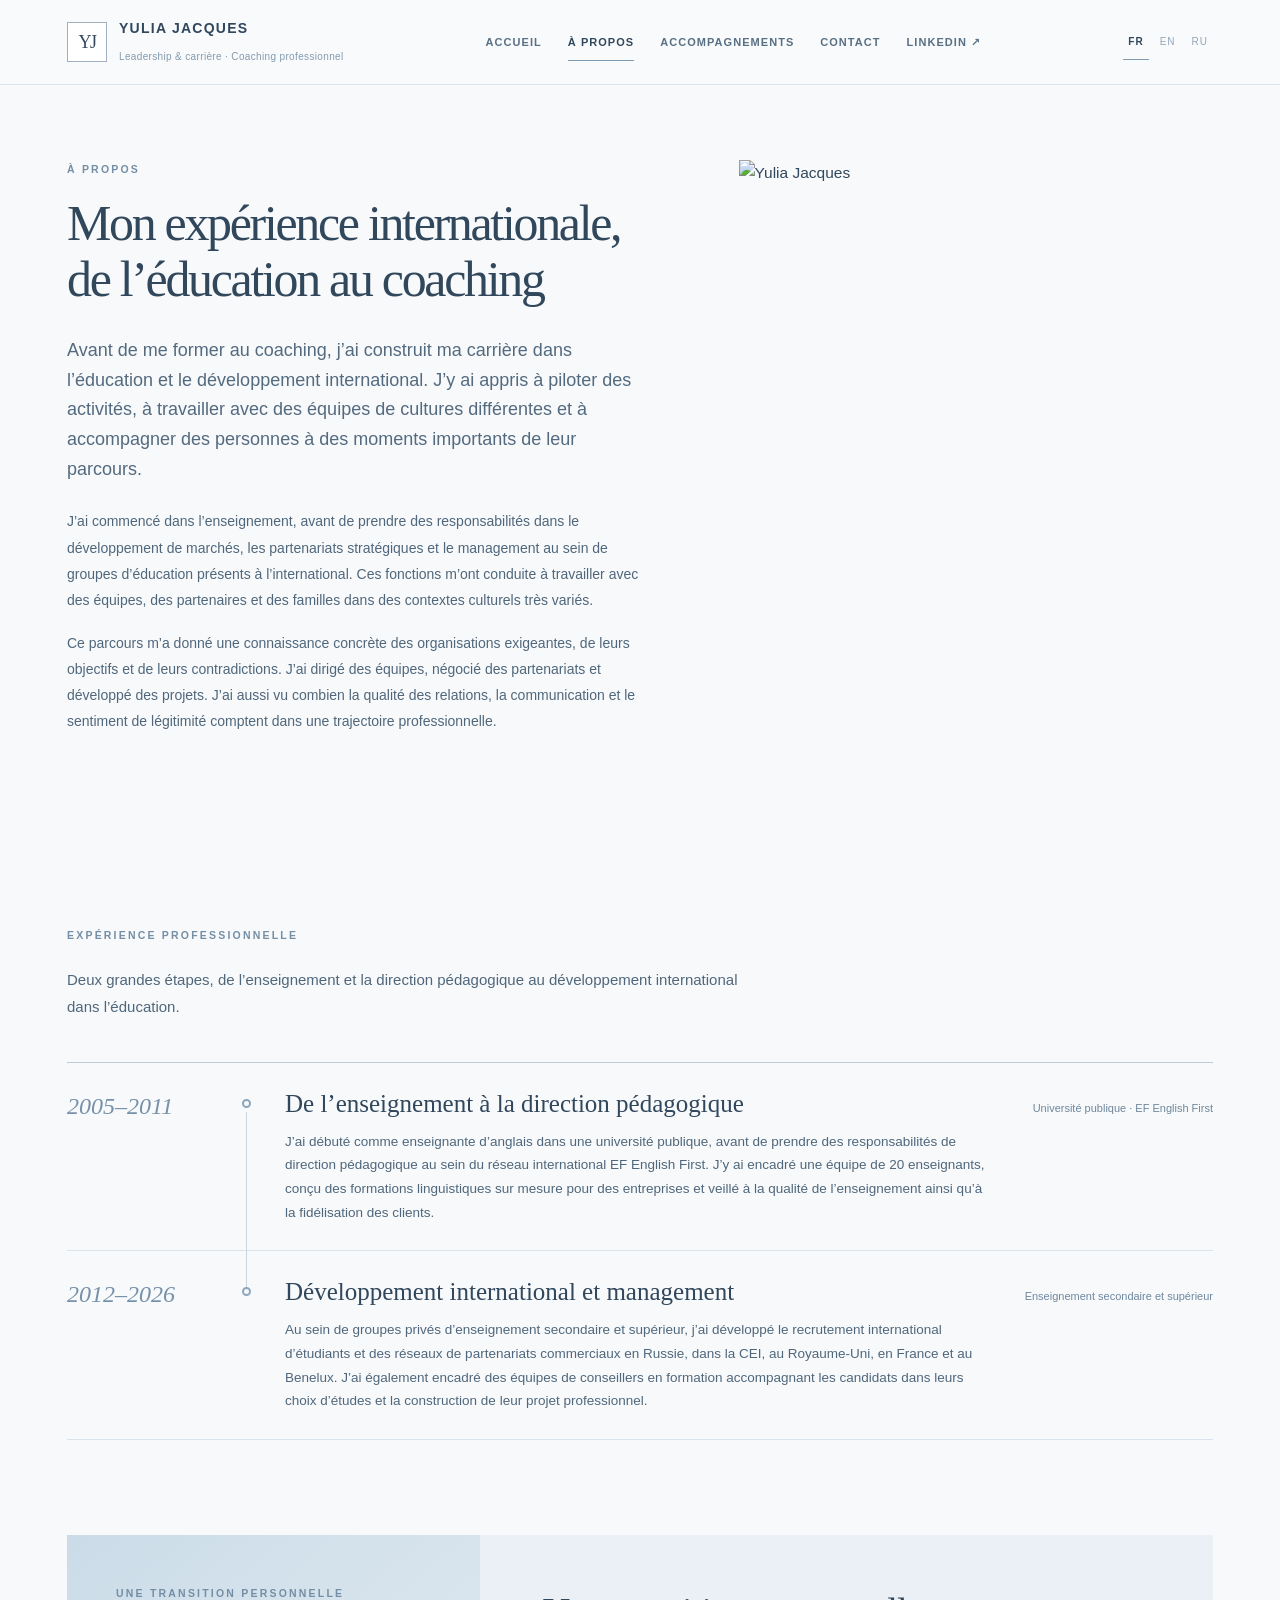
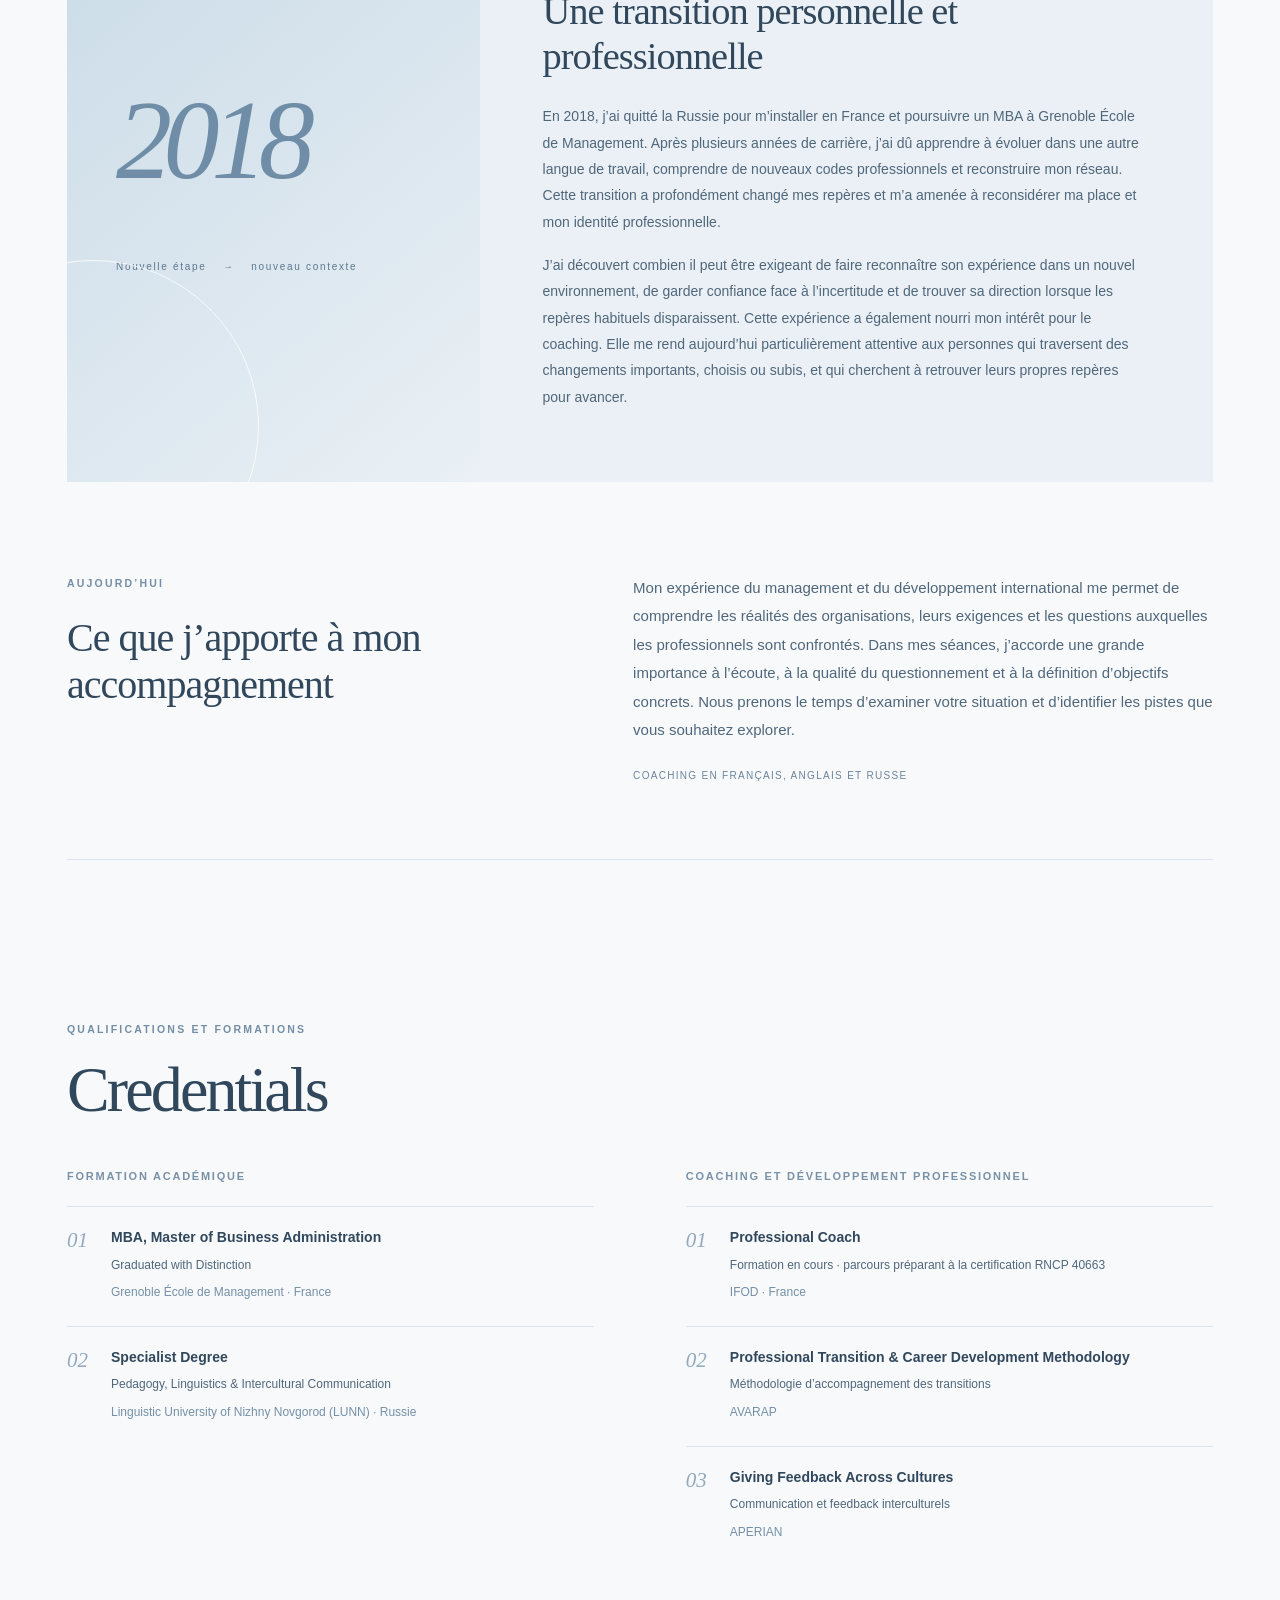
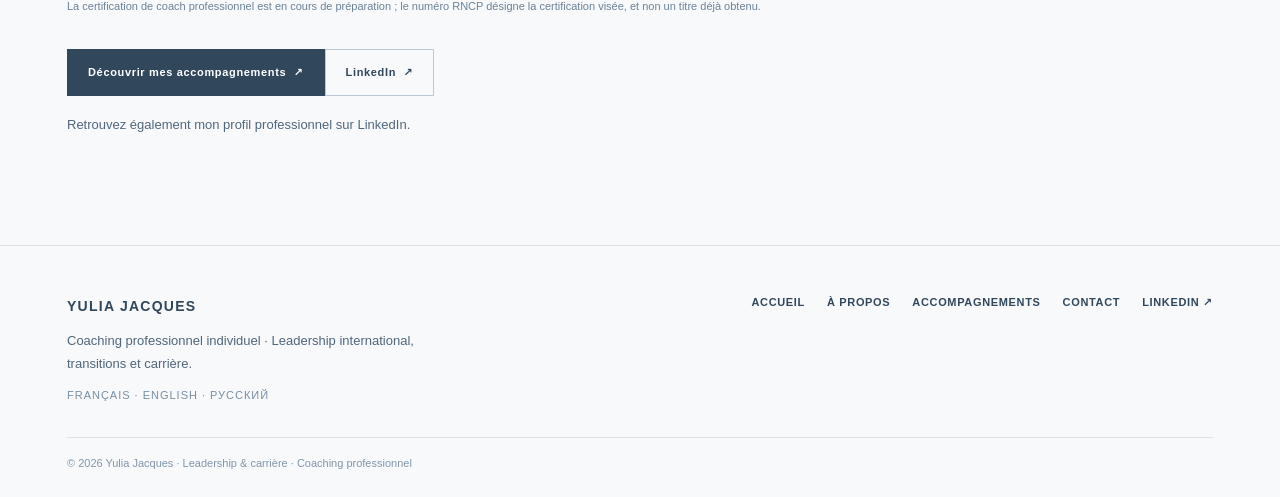
==== about.html @ 8859b6f7 "Add files via upload" ====
<!doctype html>
<html lang="fr">
<head>
<meta charset="utf-8"><meta name="viewport" content="width=device-width, initial-scale=1">
<title>Yulia Jacques | Coaching professionnel</title>
<meta name="description" content="Coaching individuel en leadership, transitions et évolution de carrière.">
<meta name="theme-color" content="#F7F9FB">
<link rel="stylesheet" href="styles.css">
<link rel="icon" href="assets/favicon.svg" type="image/svg+xml">
<script defer src="site.js"></script>
</head>
<body data-page="about">
<div id="siteHeader"></div>
<main id="app" class="page-shell"></main>
<div id="siteFooter"></div>
</body></html>
---- styles.css ----
/* SOFT SUMMER — cool, muted and airy blues, softened contrast */
:root{--bg:#F4F6F8;--paper:#FCFDFE;--ink:#364B60;--ink2:#586E83;--accent:#819DB7;--taupe:#BBC9D7;--line:#DDE5EC;--soft:#EAF0F5;--serif:Georgia,'Times New Roman',serif;--sans:Inter,'Avenir Next',Avenir,'Segoe UI',Arial,sans}
*{box-sizing:border-box}html{scroll-behavior:smooth}body{margin:0;background:var(--bg);color:var(--ink);font-family:var(--sans);font-size:15px;line-height:1.65;-webkit-font-smoothing:antialiased}a{color:inherit;text-decoration:none}button{font:inherit}button:focus-visible,a:focus-visible{outline:2px solid #788FA9;outline-offset:4px}::selection{background:#D1DFEA}
.wrap{max-width:1220px;margin:auto;padding:0 52px}.eyebrow{font-size:10.5px;letter-spacing:.21em;text-transform:uppercase;font-weight:700;color:#748EA5}h1,h2,h3,p{margin-top:0}h1,h2,h3{font-weight:400}h1,h2{font-family:var(--serif);letter-spacing:-.046em}h1{font-size:clamp(52px,5.9vw,94px);line-height:1.07;margin-bottom:27px}h2{font-size:clamp(36px,4.1vw,58px);line-height:1.13;margin-bottom:20px}h3{font-family:var(--serif);font-size:27px;line-height:1.18;letter-spacing:-.025em}p{color:var(--ink2)}.lead{font-size:18px;line-height:1.65;color:#546A7F;max-width:620px}.muted{color:#71899D}.serif{font-family:var(--serif)}
header{position:sticky;top:0;z-index:10;background:rgba(244,246,248,.96);backdrop-filter:blur(14px);border-bottom:1px solid var(--line)}.head{height:82px;display:flex;align-items:center;justify-content:space-between;gap:28px}.brand{display:flex;align-items:center;gap:12px;min-width:200px}.monogram{width:39px;height:39px;border:1px solid #9FB0C1;display:grid;place-items:center;font-family:var(--serif);font-size:18px;letter-spacing:-.08em}.brand-text{font-size:13px;font-weight:650;letter-spacing:.06em;white-space:nowrap}.brand-sub{font-size:9px;letter-spacing:.09em;color:#849AAD;text-transform:uppercase}.main-nav{display:flex;align-items:center;gap:32px}.main-nav a{font-size:10px;letter-spacing:.14em;font-weight:700;text-transform:uppercase;color:#596F83;transition:.2s}.main-nav a:hover,.main-nav a.active{color:#405F7D}.langs{display:flex;gap:6px;align-items:center}.langs button{border:0;background:transparent;color:#94A5B7;cursor:pointer;font-size:10px;letter-spacing:.1em;padding:9px 5px}.langs button.active{color:var(--ink);font-weight:800;border-bottom:1px solid #809AB1}.menu{display:none;border:0;background:transparent;font-size:24px;color:var(--ink)}
.section{padding:115px 0;border-bottom:1px solid var(--line);scroll-margin-top:82px}.hero{padding:86px 0 104px}.hero-layout{display:grid;grid-template-columns:1.17fr .83fr;gap:7%;align-items:center}.hero h1{max-width:700px}.hero-copy{max-width:605px;margin-bottom:31px}.actions{display:flex;gap:12px;align-items:center;flex-wrap:wrap}.btn{display:inline-flex;align-items:center;justify-content:center;min-height:47px;padding:13px 20px;font-size:11px;font-weight:700;letter-spacing:.06em;cursor:pointer;border:1px solid var(--ink);transition:.2s;background:var(--ink);color:#fff}.btn:hover{background:#526E86}.btn-secondary{background:transparent;color:var(--ink);border-color:#BBC9D7}.btn-secondary:hover{background:var(--soft)}.hero-art{min-height:560px;background:#DCE6EF;position:relative;overflow:hidden;display:flex;align-items:center;justify-content:center}.circle-large{position:absolute;top:-130px;right:-130px;width:580px;height:580px;border:1px solid rgba(255,255,255,.6);border-radius:50%}.circle-small{position:absolute;bottom:-45px;left:-90px;width:400px;height:400px;border:1px solid rgba(54,75,96,.13);border-radius:50%}.vertical-line{position:absolute;top:15%;bottom:12%;left:56%;width:1px;background:#B8C9D8;transform:rotate(25deg)}.art-quote{position:relative;z-index:1;width:74%;font-size:clamp(30px,3.2vw,46px);line-height:1.23;letter-spacing:-.04em;font-family:var(--serif);font-style:italic;color:#526E88}.art-sign{position:absolute;bottom:38px;left:12%;font-size:10px;letter-spacing:.2em;color:#758EA5}.thin-rule{height:1px;background:var(--line);margin:40px 0}.micro{display:flex;flex-wrap:wrap;gap:16px 24px;margin-top:38px}.micro span{font-size:11px;color:#788EA2;letter-spacing:.08em;text-transform:uppercase}.micro span:before{content:'•';color:#98B1C8;margin-right:10px}
.section-head{display:flex;justify-content:space-between;align-items:end;gap:35px;margin-bottom:42px}.section-head p{max-width:410px;margin:0}.pill{font-size:10px;letter-spacing:.12em;text-transform:uppercase;border:1px solid #BDC9D7;padding:8px 12px;width:max-content;color:#5C7892}.three{display:grid;grid-template-columns:repeat(3,1fr);gap:17px}.offercard{background:var(--paper);border:1px solid #E1E7ED;padding:30px;min-height:305px;display:flex;flex-direction:column;gap:11px;transition:transform .2s,border-color .2s}.offercard:hover{transform:translateY(-3px);border-color:#A8BAC9}.offercard .num{font-family:var(--serif);font-size:28px;color:#95ADC3}.offercard h3{margin:5px 0 0}.offercard p{font-size:13.5px;line-height:1.75;margin:0}.offercard .bottom{margin-top:auto;border-top:1px solid var(--line);padding-top:15px;font-size:11px;letter-spacing:.06em;color:#55718C;font-weight:700}.statement{background:#EAF0F5;padding:71px 65px;margin-top:100px;display:grid;grid-template-columns:1fr 1fr;gap:65px;align-items:center}.statement .quote{font:italic 36px/1.3 var(--serif);color:#415F78}.statement p{font-size:15px;line-height:1.8}
.about-grid{display:grid;grid-template-columns:.95fr 1.05fr;gap:9%;align-items:start}.portrait{background:#DDE7EF;min-height:540px;position:relative;overflow:hidden;padding:48px;display:flex;flex-direction:column;justify-content:flex-end}.portrait:before{content:'';position:absolute;top:-15%;left:26%;height:105%;width:1px;background:#A8BAC9;transform:rotate(-17deg)}.portrait:after{content:'';position:absolute;right:-38%;top:12%;width:600px;height:600px;border-radius:50%;border:1px solid #C6D4E0}.portrait-text{position:relative;z-index:1;font:italic 40px/1.2 var(--serif);letter-spacing:-.04em;color:#4C6A83}.portrait-label{position:relative;z-index:1;margin-top:28px;text-transform:uppercase;font-size:10px;letter-spacing:.17em;color:#71899D}.prose p{margin-bottom:18px}.prose h3{font-size:27px;margin:33px 0 17px}.career-notes{display:grid;grid-template-columns:repeat(3,1fr);gap:16px;margin-top:52px}.career-note{border-top:1px solid #B5C6D5;padding-top:16px}.career-note strong{display:block;font-size:12px;margin-bottom:5px}.career-note p{font-size:12px;line-height:1.7}
.offer-block{display:grid;grid-template-columns:.68fr 1.32fr;gap:55px;padding:36px 0;border-top:1px solid var(--line)}.offer-block:last-of-type{border-bottom:1px solid var(--line)}.offer-block .num{font:28px var(--serif);color:#95ADC3}.offer-block h3{font-size:36px;margin:10px 0}.offer-description{font-size:17px;color:#536C82}.offer-why{margin-top:15px}.offer-block h4{font-size:11px;text-transform:uppercase;letter-spacing:.16em;margin:28px 0 10px;color:#66839B}.tags{display:flex;flex-wrap:wrap;gap:8px}.tag{padding:7px 11px;background:#EAF0F5;border:1px solid #DCE7EF;font-size:11px;color:#5B7790}.situations{margin:0;padding-left:20px;color:#566E82;line-height:1.9;font-size:14px}.process{margin-top:80px;background:var(--paper);padding:43px;display:grid;grid-template-columns:repeat(3,1fr);gap:28px}.step{border-top:1px solid #B5C6D5;padding-top:16px}.step .step-num{font:25px var(--serif);color:#869FB7}.step h4{font-size:15px;margin:18px 0 8px}.step p{font-size:13px}
.cta{text-align:center;padding:90px 50px;background:#DDE7F0}.cta h2{max-width:740px;margin:0 auto 20px}.cta p{max-width:550px;margin:0 auto 28px}.notice{font-size:12px;color:#728A9F;margin-top:19px}footer{padding:43px 0 45px}.foot{display:flex;justify-content:space-between;gap:25px;align-items:end}.foot p{font-size:12px;max-width:380px}.foot-links{display:flex;gap:22px;font-size:11px;text-transform:uppercase;letter-spacing:.09em}.note{margin-top:25px;border-top:1px solid var(--line);padding-top:12px;color:#8094A8;font-size:10px}
@media(max-width:900px){.wrap{padding:0 28px}.head{height:71px}.main-nav{gap:15px}.brand{min-width:auto}.hero-layout{grid-template-columns:1fr}.hero-art{min-height:300px}.circle-large{right:0}.art-quote{font-size:38px}.section{padding:78px 0;scroll-margin-top:71px}.section-head{display:block}.section-head p{margin-top:14px}.three{grid-template-columns:1fr 1fr}.three .offercard:last-child .article:last-child{grid-column:1/-1}.about-grid{gap:35px}.portrait{min-height:420px}.statement{padding:40px;gap:35px}}
@media(max-width:650px){.wrap{padding:0 21px}.head{height:66px;gap:10px}.brand-text{font-size:11px}.brand-sub{font-size:8px}.monogram{width:31px;height:31px}.menu{display:block}.main-nav{position:absolute;top:66px;left:0;right:0;background:var(--bg);padding:20px;display:none;flex-direction:column;align-items:start;gap:22px;border-bottom:1px solid var(--line)}.main-nav.open{display:flex}.langs{margin-left:auto}h1{font-size:clamp(48px,13vw,67px)}h2{font-size:40px}.hero{padding:55px 0 66px}.hero-art{min-height:300px}.art-quote{font-size:32px}.section{padding:68px 0;scroll-margin-top:66px}.three,.about-grid,.career-notes,.process,.statement,.offer-block{grid-template-columns:1fr}.three .offercard:last-child .article:last-child{grid-column:auto}.offercard{min-height:245px}.portrait{min-height:260px}.statement{margin-top:60px;padding:35px 25px;gap:20px}.statement .quote{font-size:32px}.career-notes{gap:10px}.offer-block{gap:7px}.offer-block h3{font-size:29px}.process{padding:30px;gap:14px}.foot{display:block}.foot-links{margin-top:30px}.cta{padding:75px 15px}.modal{padding:37px 24px}.formgrid{grid-template-columns:1fr}.about-grid,.hero-layout,.offer-block,.section-head,.statement{min-width:0}.about-grid{grid-template-columns:minmax(0,1fr)}.about-grid>*,.prose,.portrait{min-width:0}.pill{overflow-wrap:anywhere;word-break:normal}.about-grid h2{overflow-wrap:break-word}}

/* Contact: quiet editorial layout, inspired by the first-conversation call to action */
.contact-section{background:var(--bg);padding-top:115px}.contact-header{display:grid;grid-template-columns:1fr .78fr;align-items:end;gap:9%;margin-bottom:60px}.contact-header h2{max-width:660px}.contact-header .lead{font-size:17px;margin-bottom:6px}.contact-columns{display:grid;grid-template-columns:.82fr 1.18fr;gap:0;border:1px solid var(--line);background:var(--paper)}.contact-aside{background:var(--soft);padding:53px 49px 45px;display:flex;flex-direction:column}.contact-aside h3{margin:29px 0 18px;font-size:clamp(31px,3.2vw,43px);line-height:1.17;max-width:350px}.contact-aside>p{max-width:380px;font-size:14px;line-height:1.8}.contact-divider{height:1px;background:#C8D5E0;margin:33px 0}.contact-steps{display:grid;gap:21px}.contact-steps>div{display:flex;align-items:baseline;gap:15px;font-size:13px;line-height:1.55;color:var(--ink2)}.contact-steps span{font:italic 21px var(--serif);color:#819DB7}.contact-languages{display:flex;flex-direction:column;gap:10px;margin-top:auto;padding-top:55px}.contact-languages strong{font-weight:500;font-size:13px;letter-spacing:.05em}.contact-panel{padding:52px 57px 44px}.contact-panel h3{font-size:40px;margin:15px 0 10px}.contact-panel>p{font-size:14px}.contact-form{margin-top:29px;display:grid;gap:21px}.contact-form-row{display:grid;grid-template-columns:1fr 1fr;gap:17px}.contact-form label{display:flex;flex-direction:column;gap:8px;font-weight:600;letter-spacing:.035em;color:var(--ink);font-size:11px}.contact-form input,.contact-form select,.contact-form textarea{display:block;width:100%;min-width:0;background:#FAFCFD;color:var(--ink);padding:12px 14px;border:1px solid #CAD6E0;border-radius:0;outline:none;font:400 13px/1.5 var(--sans);transition:border-color .2s,box-shadow .2s}.contact-form input:focus,.contact-form select:focus,.contact-form textarea:focus{border-color:#617F9A;box-shadow:0 0 0 2px rgba(129,157,183,.18)}.contact-form textarea{resize:vertical;min-height:132px}.contact-form input::placeholder,.contact-form textarea::placeholder{color:#91A2B2}.contact-form-bottom{display:flex;align-items:center;justify-content:space-between;gap:18px}.contact-form-bottom span{font-size:11px;color:#71869A}.form-status{font-size:12px;margin:0;color:#52718D}.contact-privacy{font-size:11px!important;line-height:1.7;color:#7B8FA2;margin:0}.contact-fallback{width:100%;height:115px;font-size:12px}
@media(max-width:900px){.contact-header{gap:35px}.contact-aside{padding:36px 30px}.contact-panel{padding:38px 32px}.contact-form-row{grid-template-columns:1fr}}
@media(max-width:650px){.contact-section{padding-top:72px}.contact-header,.contact-columns{grid-template-columns:1fr}.contact-header{gap:4px;margin-bottom:33px}.contact-aside{padding:34px 26px}.contact-aside h3{font-size:33px}.contact-languages{padding-top:38px}.contact-panel{padding:34px 24px}.contact-panel h3{font-size:33px}.contact-form-bottom{align-items:start;flex-direction:column}.contact-form-row{grid-template-columns:1fr}}
.situations-prose,.contact-process{font-size:14px;line-height:1.85;color:var(--ink2);margin:0 0 12px}

/* ABOUT — professional journey and credentials */
.about-section{background:var(--bg)}.about-intro-grid{display:grid;grid-template-columns:1.1fr .9fr;gap:8%;align-items:stretch}.about-main-title{max-width:690px;margin-top:18px}.about-intro-grid .lead{margin:14px 0 24px}.about-prose{max-width:590px}.about-prose p{font-size:14px;line-height:1.88;margin-bottom:16px}.about-visual{background:linear-gradient(145deg,var(--soft),#CEDCE8);position:relative;overflow:hidden;min-height:510px;padding:35px;display:flex;flex-direction:column;justify-content:center}.about-visual:before{content:'';position:absolute;width:490px;height:490px;border:1px solid rgba(255,255,255,.7);border-radius:50%;left:-150px;top:-190px}.about-visual:after{content:'';position:absolute;width:420px;height:420px;border:1px solid rgba(79,104,128,.21);border-radius:50%;right:-180px;bottom:-210px}.about-visual-line{position:absolute;width:1px;height:95%;background:rgba(79,104,128,.17);top:-20%;transform:rotate(29deg)}.about-visual-line.one{left:28%}.about-visual-line.two{left:47%;top:23%}.about-visual-text{font:italic clamp(48px,5vw,78px)/1.12 var(--serif);letter-spacing:-.05em;color:var(--ink);position:relative;z-index:2;text-align:center}.about-visual-bottom{display:flex;justify-content:space-between;gap:20px;align-items:flex-end;position:absolute;bottom:24px;left:30px;right:30px;z-index:3}.about-visual-bottom span:first-child{font-size:12px;max-width:190px;line-height:1.55;color:var(--ink2)}.about-visual-bottom span:last-child{font-size:9px;letter-spacing:.1em;max-width:145px;text-align:right;color:var(--ink2);text-transform:uppercase}.career-panel{padding-top:105px}.career-intro{max-width:690px;margin:22px 0 42px;color:var(--ink2);font-size:15px;line-height:1.8}.career-heading{display:grid;grid-template-columns:1fr .72fr;align-items:end;gap:10%;margin:19px 0 31px}.career-heading h3{font-size:clamp(31px,3.6vw,47px);line-height:1.15;margin:0}.career-heading p{line-height:1.8;margin:0}.employer-strip{display:grid;grid-template-columns:repeat(5,minmax(0,1fr));align-items:center;gap:8px;margin-bottom:49px}.employer-strip>span{min-height:83px;display:flex;align-items:center;justify-content:center;text-align:center;gap:4px;padding:15px 5px;border:1px solid var(--line);background:rgba(255,255,255,.64);font-size:17px;font-weight:700;color:var(--ink);letter-spacing:-.03em}.employer-strip small{display:inline-block;font-size:9px;font-weight:500;letter-spacing:.025em;line-height:1.1}.employer-strip .brand-ef{font-size:32px;font-weight:800;letter-spacing:-.07em}.employer-strip .brand-ef small{max-width:59px;text-align:left;font-size:11px;letter-spacing:-.04em}.employer-strip .brand-study{font:600 18px var(--serif)}.employer-strip .brand-swiss{font:500 17px var(--serif);flex-direction:column;gap:0}.employer-strip .brand-swiss small{font:600 8px var(--sans);letter-spacing:.16em}.employer-strip .brand-sommet{font:italic 23px var(--serif);flex-direction:column;gap:0}.employer-strip .brand-sommet small{font:500 9px var(--sans);letter-spacing:.15em}.employer-strip .brand-galileo{font:800 16px var(--sans);letter-spacing:.085em;flex-direction:column;gap:1px}.employer-strip .brand-galileo small{font-size:8px;letter-spacing:.16em}.career-timeline{border-top:1px solid #BFCBD6}.career-milestone{display:grid;grid-template-columns:140px 34px 1fr;gap:22px;min-height:137px;position:relative;border-bottom:1px solid var(--line);padding:26px 0}.career-year{font:italic 24px/1.45 var(--serif);color:#7691A9;white-space:nowrap}.career-marker{position:relative;display:flex;justify-content:center;padding-top:10px}.career-marker:after{content:'';height:calc(100% + 45px);position:absolute;top:23px;width:1px;background:#C9D5DF}.career-milestone:last-child .career-marker:after{display:none}.career-marker span{width:9px;height:9px;border-radius:50%;border:2px solid #8CA6BD;background:var(--bg);position:relative;z-index:1}.career-entry-top{display:flex;justify-content:space-between;align-items:baseline;gap:20px}.career-entry h4{font:500 25px/1.2 var(--serif);margin:0;color:var(--ink)}.career-role{font-size:11px;color:#6F879D;text-align:right;max-width:270px}.career-entry p{margin:11px 0 0;line-height:1.75;max-width:710px;font-size:13.5px}.life-panel{display:grid;grid-template-columns:.72fr 1.28fr;background:var(--soft);margin-top:95px}.life-panel-side{padding:49px;background:linear-gradient(140deg,#CBDCE8,var(--soft));position:relative;overflow:hidden}.life-panel-side:after{content:'';width:330px;height:330px;border:1px solid rgba(255,255,255,.8);border-radius:50%;position:absolute;left:-140px;bottom:-110px}.life-panel-year{font:italic 112px/.95 var(--serif);letter-spacing:-.075em;margin:85px 0 65px;color:#6F8DA7}.life-panel-map{font-size:10px;letter-spacing:.17em;color:#5D7890}.life-panel-map span{margin:0 12px}.life-panel-main{padding:54px 63px 55px}.life-panel-main h3{font-size:clamp(29px,3vw,42px);margin:0 0 24px}.life-panel-main p{font-size:14px;line-height:1.88;margin-bottom:17px}.coaching-bridge{display:grid;grid-template-columns:.85fr 1.15fr;gap:12%;padding:92px 0 75px;border-bottom:1px solid var(--line)}.coaching-bridge h3{font-size:40px;margin:22px 0}.coaching-bridge p{font-size:15px;line-height:1.9;margin:0 0 22px}.about-langs{font-size:10px;letter-spacing:.13em;text-transform:uppercase;color:#6A849C}.credentials-panel{padding-top:95px}.credentials-title{font:400 clamp(42px,5vw,65px) var(--serif);letter-spacing:-.045em;margin:15px 0 40px}.credentials-grids{display:grid;grid-template-columns:1fr 1fr;gap:8%}.credentials-grids>div>h4{font-size:11px;color:#7991A7;letter-spacing:.16em;text-transform:uppercase;margin:0 0 20px;font-weight:700}.credential{border-top:1px solid var(--line);padding:21px 0 23px;display:grid;grid-template-columns:32px 1fr;gap:12px}.credential-number{font:italic 21px var(--serif);color:#92A9BF}.credential strong{font-size:14px;font-weight:650;line-height:1.4;display:block}.credential-detail{font-size:12px;color:var(--ink2);margin-top:7px}.credential-org{font-size:12px;color:#7590A7;margin-top:7px}.credentials-note{margin-top:31px;max-width:730px;font-size:11px;line-height:1.7;color:#6B8296}.about-cta{margin-top:34px}
@media(max-width:900px){.about-intro-grid{gap:5%}.about-visual{min-height:440px}.career-entry-top{display:block}.career-role{text-align:left;margin-top:6px}.life-panel-main{padding:40px}.life-panel-side{padding:36px}.life-panel-year{font-size:86px}}
@media(max-width:650px){.about-intro-grid,.career-heading,.life-panel,.coaching-bridge,.credentials-grids{grid-template-columns:1fr}.about-main-title{font-size:39px}.about-visual{min-height:280px;margin-top:20px}.about-visual-text{font-size:54px}.about-visual-bottom{left:23px;right:23px}.career-panel{padding-top:75px}.career-heading{gap:15px}.career-heading h3{font-size:34px}.employer-strip{grid-template-columns:repeat(2,1fr);gap:7px;margin-bottom:28px}.employer-strip>span:last-child{grid-column:1/-1}.employer-strip>span{min-height:71px}.career-milestone{grid-template-columns:82px 12px 1fr;gap:8px;padding:20px 0;min-height:150px}.career-year{font-size:16px}.career-entry h4{font-size:21px}.career-entry p{font-size:12px}.career-role{font-size:11px}.life-panel{margin-top:67px}.life-panel-side{padding:26px 27px;min-height:170px}.life-panel-year{font-size:72px;margin:15px 0 5px}.life-panel-main{padding:31px 27px}.life-panel-main h3{font-size:30px}.coaching-bridge{padding:70px 0 59px;gap:5px}.coaching-bridge h3{font-size:35px}.credentials-panel{padding-top:69px}.credentials-title{font-size:51px;margin-bottom:25px}.credentials-grids{gap:34px}.credentials-note{font-size:11px}}

/* Home: editorial heading and a more approachable, personal tone. */
.hero h1{font-size:clamp(49px,5.05vw,79px);line-height:1.1;max-width:720px}
@media(max-width:650px){.hero h1{font-size:clamp(43px,10vw,57px)}}
/* Booking: direct 30-minute discovery call, embedded calendar ready for connection. */
.booking-card{display:grid;grid-template-columns:.78fr 1.22fr;border:1px solid var(--line);background:var(--paper);margin:0 0 43px;scroll-margin-top:110px}
.booking-intro{padding:50px 45px;background:var(--soft);display:flex;flex-direction:column;align-items:flex-start}
.booking-intro h3{font-size:clamp(33px,3.35vw,46px);line-height:1.15;margin:21px 0 17px}
.booking-intro p{font-size:14px;line-height:1.82;max-width:365px}
.booking-details{width:100%;border-top:1px solid var(--line);padding-top:21px;margin-top:26px;margin-bottom:23px;display:grid;gap:14px}
.booking-detail{display:flex;align-items:center;gap:11px;color:var(--ink);font-size:12px}
.booking-icon{display:inline-flex;width:28px;height:28px;border:1px solid var(--line);align-items:center;justify-content:center;font-size:15px}
.booking-action{margin-top:5px}
.booking-action[hidden]{display:none}
.booking-frame{min-width:0;min-height:485px;background:var(--paper);display:flex;align-items:stretch;justify-content:stretch}
.booking-frame iframe{width:100%;height:690px;border:0;display:block;background:#fff}
.booking-setup{width:100%;padding:60px 55px;display:flex;flex-direction:column;align-items:center;justify-content:center;text-align:center;gap:14px}
.booking-setup-icon{width:64px;height:64px;border:1px solid #BACAD9;display:grid;place-items:center;color:var(--accent);font-size:29px;font-family:var(--serif);margin-bottom:2px}
.booking-setup h4{font:normal 27px/1.2 var(--serif);margin:0}
.booking-setup p{max-width:350px;font-size:13px;line-height:1.75;margin:0}
.booking-setup small{max-width:365px;color:var(--ink2);font-size:11px;line-height:1.6}
.booking-widget{width:100%;min-width:320px;min-height:690px}
@media(max-width:900px){.booking-intro{padding:36px 29px}.booking-frame{min-height:400px}.booking-setup{padding:40px 30px}}
@media(max-width:650px){.booking-card{grid-template-columns:minmax(0,1fr)}.booking-intro{padding:32px 26px}.booking-intro h3{font-size:34px}.booking-frame{min-height:310px}.booking-frame iframe{height:690px}.booking-setup{min-height:310px;padding:34px 26px}}

/* Fees & formats: two clear offers, responsive and consistent with the editorial design. */
.pricing-section{background:var(--soft)}
.pricing-header{display:grid;grid-template-columns:1.05fr .95fr;gap:8%;align-items:end;margin-bottom:44px}
.pricing-header p{max-width:440px;margin:0 0 8px;line-height:1.85}
.pricing-grid{display:grid;grid-template-columns:1fr 1fr;gap:18px}
.pricing-card{border:1px solid var(--line);background:var(--paper);padding:38px 39px 36px;display:flex;flex-direction:column;min-height:465px}
.pricing-card--programme{background:var(--bg);border-color:#AEBFCC}
.pricing-card-top{display:flex;align-items:start;justify-content:space-between;gap:15px;margin-bottom:28px}
.pricing-number{font-size:10px;font-weight:750;letter-spacing:.15em;text-transform:uppercase;color:var(--ink2)}
.pricing-price{font-size:11px;font-weight:750;letter-spacing:.07em;text-transform:uppercase;color:var(--ink);border:1px solid #B8C7D2;padding:8px 11px;text-align:center;max-width:225px}
.pricing-price--filled{background:var(--ink);color:var(--paper);border-color:var(--ink)}
.pricing-card h3{font-size:33px;margin:0 0 12px}
.pricing-duration{display:flex;gap:10px;align-items:baseline;margin:8px 0 18px}
.pricing-duration strong{font:normal 38px/1.1 var(--serif);letter-spacing:-.055em;color:var(--ink)}
.pricing-duration span{font-size:12px;color:var(--ink2)}
.pricing-description{font-size:14px;line-height:1.84;max-width:460px;margin:0 0 27px}
.pricing-inclusions{list-style:none;margin:0 0 28px;padding:0;display:grid;gap:10px}
.pricing-inclusions li{padding-left:20px;position:relative;color:var(--ink2);font-size:13px;line-height:1.65}
.pricing-inclusions li:before{content:'↗';position:absolute;left:0;color:var(--accent);font-weight:700}
.pricing-card-bottom{margin-top:auto;padding-top:20px;border-top:1px solid var(--line)}
.pricing-card-bottom .btn{max-width:100%;text-align:center}
.pricing-footer{font-size:12px;margin:21px 0 0;line-height:1.7;max-width:720px;color:var(--ink2)}
@media(max-width:900px){.pricing-header{grid-template-columns:1fr;gap:10px}.pricing-card{padding:28px 26px;min-height:435px}}
@media(max-width:650px){.pricing-grid{grid-template-columns:1fr}.pricing-card{min-height:0;padding:30px 26px}.pricing-card h3{font-size:29px}.pricing-duration strong{font-size:34px}.pricing-card-top{gap:8px}.pricing-price{font-size:10px}}

/* Revised HOME: one clear proposition, then context, experience and coaching offer. */
.hero-layout{grid-template-columns:1.20fr .80fr;gap:6%;align-items:center}
.hero h1{font-size:clamp(42px,4.4vw,68px);line-height:1.12;max-width:660px;margin-bottom:29px}
.hero h1 em{font-weight:400;color:var(--ink2)}
.hero-narrative{max-width:615px;margin-bottom:28px}
.hero-narrative p{margin:0 0 18px;line-height:1.79;font-size:14.5px;color:var(--ink2)}
.hero-narrative .hero-opening{font-size:16.5px;line-height:1.74;color:var(--ink)}
.hero-narrative .hero-experience{border-left:2px solid var(--accent);padding-left:17px}
.hero-narrative .hero-service{color:var(--ink);font-weight:520;margin-bottom:0}
.hero .micro{margin-top:29px}
@media(max-width:900px){.hero-layout{grid-template-columns:1fr;gap:42px}.hero-narrative{max-width:680px}.hero-art{min-height:280px}}
@media(max-width:650px){.hero h1{font-size:clamp(40px,10.7vw,53px);line-height:1.11;margin-bottom:23px}.hero-narrative p{font-size:14px;line-height:1.75;margin-bottom:16px}.hero-narrative .hero-opening{font-size:15.5px}.hero-narrative .hero-experience{padding-left:13px}.hero-layout{gap:35px}.hero .micro{margin-top:24px}}

/* 2026 MULTIPAGE REBUILD */
.about-photo:before,.about-photo:after{display:none!important}
.section-primary-title{font:400 clamp(36px,4.1vw,58px)/1.14 var(--serif);letter-spacing:-.046em;margin:0 0 20px}
.about-main-title{font:400 clamp(38px,4.25vw,62px)/1.13 var(--serif);letter-spacing:-.046em}
@media(max-width:650px){.section-primary-title{font-size:40px}.about-main-title{font-size:40px}}
:root {--bg:#F7F9FB;--paper:#fff;--ink:#31475C;--ink2:#50677B;--accent:#819DB7;--soft:#EAF0F5;--line:#DBE4EC}
body {font-size:15.5px; line-height:1.72; background:var(--bg)}
.wrap{max-width:1250px}
header{background:rgba(248,250,252,.97)}
.head{height:84px}
.brand-sub {text-transform:none;letter-spacing:.035em;font-size:10px}
.brand-text{font-size:14px;letter-spacing:.09em}
.monogram{width:40px;height:40px;background:var(--paper)}
.main-nav{gap:26px}
.main-nav a{font-size:11px;letter-spacing:.095em}
.main-nav a.active{color:var(--ink);position:relative}
.main-nav a.active:after{content:'';height:1px;width:100%;background:#7E9BB4;position:absolute;bottom:-10px;left:0}
.page-shell{min-height:calc(100svh - 248px)}
.page-hero{padding:93px 0 66px}
.page-hero .eyebrow{margin-bottom:19px}
.page-hero .lead{max-width:760px}
.page-hero h1{font-size:clamp(46px,5vw,72px);max-width:970px;line-height:1.11;margin-bottom:26px}
.page-hero-small{border-bottom:1px solid var(--line)}
.page-hero-small h1{font-size:clamp(50px,5.7vw,76px)}
.page-hero-small .lead{font-size:18px}
.hero-multipage{padding:78px 0 70px;border-bottom:1px solid var(--line)}
.hero-two{display:grid;grid-template-columns:1.11fr .89fr;gap:5.9%;align-items:center}
.hero-copy{max-width:710px}
.hero-multipage h1{font-size:clamp(43px,4.65vw,67px);line-height:1.12;letter-spacing:-.047em;max-width:730px;margin:25px 0 22px}
.hero-multipage h1 em{font-weight:400;color:#6E8BA5;font-style:italic}
.hero-specialties{font-size:12px;color:#688198;text-transform:uppercase;letter-spacing:.07em;font-weight:750;margin:0 0 23px;line-height:1.8}
.hero-multipage .hero-lead{font-size:19px;line-height:1.65;color:#435F76;max-width:670px;margin:0 0 17px}
.hero-multipage .hero-detail{font-size:15px;line-height:1.78;max-width:630px;color:#62778A;margin-bottom:26px}
.hero-multipage .actions{gap:11px}
.hero-multipage .btn{min-height:52px;padding:15px 20px;font-size:11.5px}
.hero-multipage .eyebrow{margin-bottom:0}
.hero-image-card{position:relative;background:transparent;border:0;padding:0;align-self:stretch;min-height:540px}
.hero-image-card:before{display:none}
.hero-image-card img{height:100%;max-height:650px;min-height:520px;width:100%;object-fit:cover;object-position:center 32%;display:block;filter:saturate(.94);box-shadow:none;border-radius:0}
.hero-image-caption{display:none}
.home-below{padding:36px 0 56px}
.home-info{display:grid;grid-template-columns:1.05fr 1fr;gap:60px;align-items:start}
.home-info h2{font-size:clamp(29px,3vw,42px);margin:5px 0 14px}
.home-info p{font-size:14.5px;line-height:1.8;max-width:620px;margin:0}
.home-info .home-about-copy p+p{margin-top:13px}
.home-facts{display:grid;grid-template-columns:repeat(3,1fr);gap:18px;align-items:start}
.home-fact{padding:5px 0 0;border-top:1px solid #AFC0CE;min-height:110px}
.home-fact strong{display:block;font-weight:650;color:#365269;font-size:16px;line-height:1.4;margin:11px 0 7px}
.home-fact span{display:block;font-size:12px;color:#73889B;line-height:1.55}
.secondary-strip{background:#E9F0F6;padding:42px 0}
.secondary-strip-inner{display:flex;justify-content:space-between;align-items:center;gap:30px}
.secondary-strip p{font-size:14px;margin:7px 0 0;max-width:690px}
.secondary-strip h2{font-size:32px;margin:0}
.multipage-content .section{padding:70px 0 95px;border:none}
.multipage-content .about-section{padding-top:75px}
.multipage-content .about-main-title{font-size:clamp(37px,3.9vw,59px)}
.multipage-content .about-intro-grid{margin-top:0}
.about-visual.about-photo{padding:0;background:transparent;min-height:520px;position:relative}
.about-photo img{display:block;width:100%;height:100%;min-height:500px;object-fit:cover;object-position:center 30%;box-shadow:none;border-radius:0}
.about-photo .about-visual-line,.about-photo .about-visual-bottom{display:none}
.multipage-content .about-cta{margin-bottom:15px}
.multipage-content .career-panel{margin-top:70px}
.multipage-content .credentials-panel{margin-top:65px}
.multipage-content .pricing-section{padding:72px 0 110px}
.multipage-content .contact-section{padding:72px 0 110px}
.multipage-content .offer-block:first-of-type{margin-top:25px}
.multipage-content .contact-header{margin-bottom:40px}
.booking-setup small{font-size:12px}
.footer-redesign{border-top:1px solid var(--line);padding:47px 0 24px}
.footer-redesign .footer-main{display:flex;justify-content:space-between;gap:40px;align-items:start}
.footer-brand p{max-width:360px;font-size:13px;margin:11px 0}
.footer-menu{display:flex;gap:22px;flex-wrap:wrap;justify-content:end}
.footer-menu a{font-size:11px;font-weight:680;letter-spacing:.06em;text-transform:uppercase}
.footer-bottom{margin-top:32px;border-top:1px solid var(--line);padding:16px 0 0;color:#8296A8;font-size:11px}
.language-note{font-size:11px;letter-spacing:.09em;color:#788FA3}
@media(max-width:1080px){.hero-two{gap:4%;grid-template-columns:1.06fr .94fr}.hero-multipage h1{font-size:clamp(39px,4.6vw,59px)}.hero-image-card,.hero-image-card img{min-height:460px}.home-info{gap:30px}}
@media(max-width:900px){.hero-multipage{padding:54px 0}.hero-two{grid-template-columns:1.15fr .85fr;gap:25px}.hero-multipage h1{font-size:clamp(37px,4.5vw,50px)}.hero-image-card,.hero-image-card img{min-height:410px}.home-info{grid-template-columns:1fr}.page-hero{padding:70px 0 54px}.home-facts{max-width:700px}}
@media(max-width:650px){.head{height:68px}.main-nav{top:68px}.main-nav a.active:after{bottom:-5px}.hero-two{grid-template-columns:1fr;gap:40px}.hero-multipage{padding:47px 0 48px}.hero-multipage h1{font-size:clamp(41px,11vw,59px)}.hero-multipage .hero-lead{font-size:18px}.hero-image-card{margin:0 12px;min-height:auto}.hero-image-card img{min-height:360px;max-height:470px;aspect-ratio:1.04;object-position:center 26%}.hero-image-caption{font-size:9px}.home-below{padding:36px 0}.home-info h2{font-size:34px}.home-facts{grid-template-columns:repeat(3,1fr);gap:11px}.home-fact strong{font-size:13px}.home-fact span{font-size:10.5px}.secondary-strip-inner{display:block}.secondary-strip h2{font-size:30px}.secondary-strip .btn{margin-top:21px}.footer-redesign .footer-main{display:block}.footer-menu{margin-top:24px;justify-content:start}.page-hero h1{font-size:50px}.multipage-content .section{padding:48px 0 75px}.about-visual.about-photo{min-height:350px}.about-photo img{min-height:350px}.multipage-content .career-panel{margin-top:46px}.multipage-content .credentials-panel{margin-top:47px}}

/* The contact page is intentionally calendar-only: no enquiry form or message fields. */
.booking-only-page .booking-page-heading{max-width:780px;margin:0 auto 38px;text-align:center}
.booking-only-page .booking-page-heading h1{font-size:clamp(40px,4.7vw,60px);margin:16px 0}
.booking-only-page .booking-page-heading .lead{font-size:16px;line-height:1.8;margin:0 auto;max-width:720px}
.booking-only-page .booking-card--single{display:block;max-width:990px;margin:0 auto;border:1px solid #D4E0EA;overflow:hidden}
.booking-only-page .booking-intro{display:flex;flex-direction:row;align-items:center;justify-content:space-between;gap:35px;padding:30px 42px;background:#EFF4F8}
.booking-only-page .booking-intro-copy{flex:1;max-width:510px}
.booking-only-page .booking-intro h2{font-size:clamp(27px,3.2vw,37px);line-height:1.25;margin:9px 0}
.booking-only-page .booking-intro p{font-size:13px;line-height:1.7;margin:0;max-width:580px}
.booking-only-page .booking-details{width:auto;min-width:205px;display:grid;gap:12px;border-left:1px solid #CFDDE7;border-top:0;padding:10px 0 10px 26px;margin:0}
.booking-only-page .booking-frame{display:block;background:white;min-height:780px;width:100%}
.booking-only-page .booking-widget{width:100%;height:780px;min-height:780px;min-width:0}
.booking-only-page .booking-direct{text-align:center;background:#fff;padding:4px 20px 24px;font-size:12px}
.booking-only-page .booking-direct a{color:var(--ink);border-bottom:1px solid #A7BBCD;padding-bottom:3px}
.booking-only-page .booking-loading{padding:40px;text-align:center;font-size:13px;color:#6B859C}
@media(max-width:650px){
 .booking-only-page .booking-page-heading{text-align:left;margin-bottom:25px}
 .booking-only-page .booking-page-heading h1{font-size:39px}
 .booking-only-page .booking-intro{padding:27px 23px;display:block}
 .booking-only-page .booking-intro h2{font-size:29px}
 .booking-only-page .booking-details{margin-top:23px;border-top:1px solid #CFDDE7;border-left:0;padding:20px 0 0;min-width:0}
 .booking-only-page .booking-frame,.booking-only-page .booking-widget{min-height:770px;height:770px}
 .booking-only-page .booking-direct{padding:12px 20px 30px}
}

.linkedin-note{margin-top:18px;font-size:13px;color:var(--ink2)}
.booking-extra-links{margin-top:10px;font-size:12px}.booking-extra-links a{color:var(--ink);border-bottom:1px solid #A7BBCD;padding-bottom:3px}
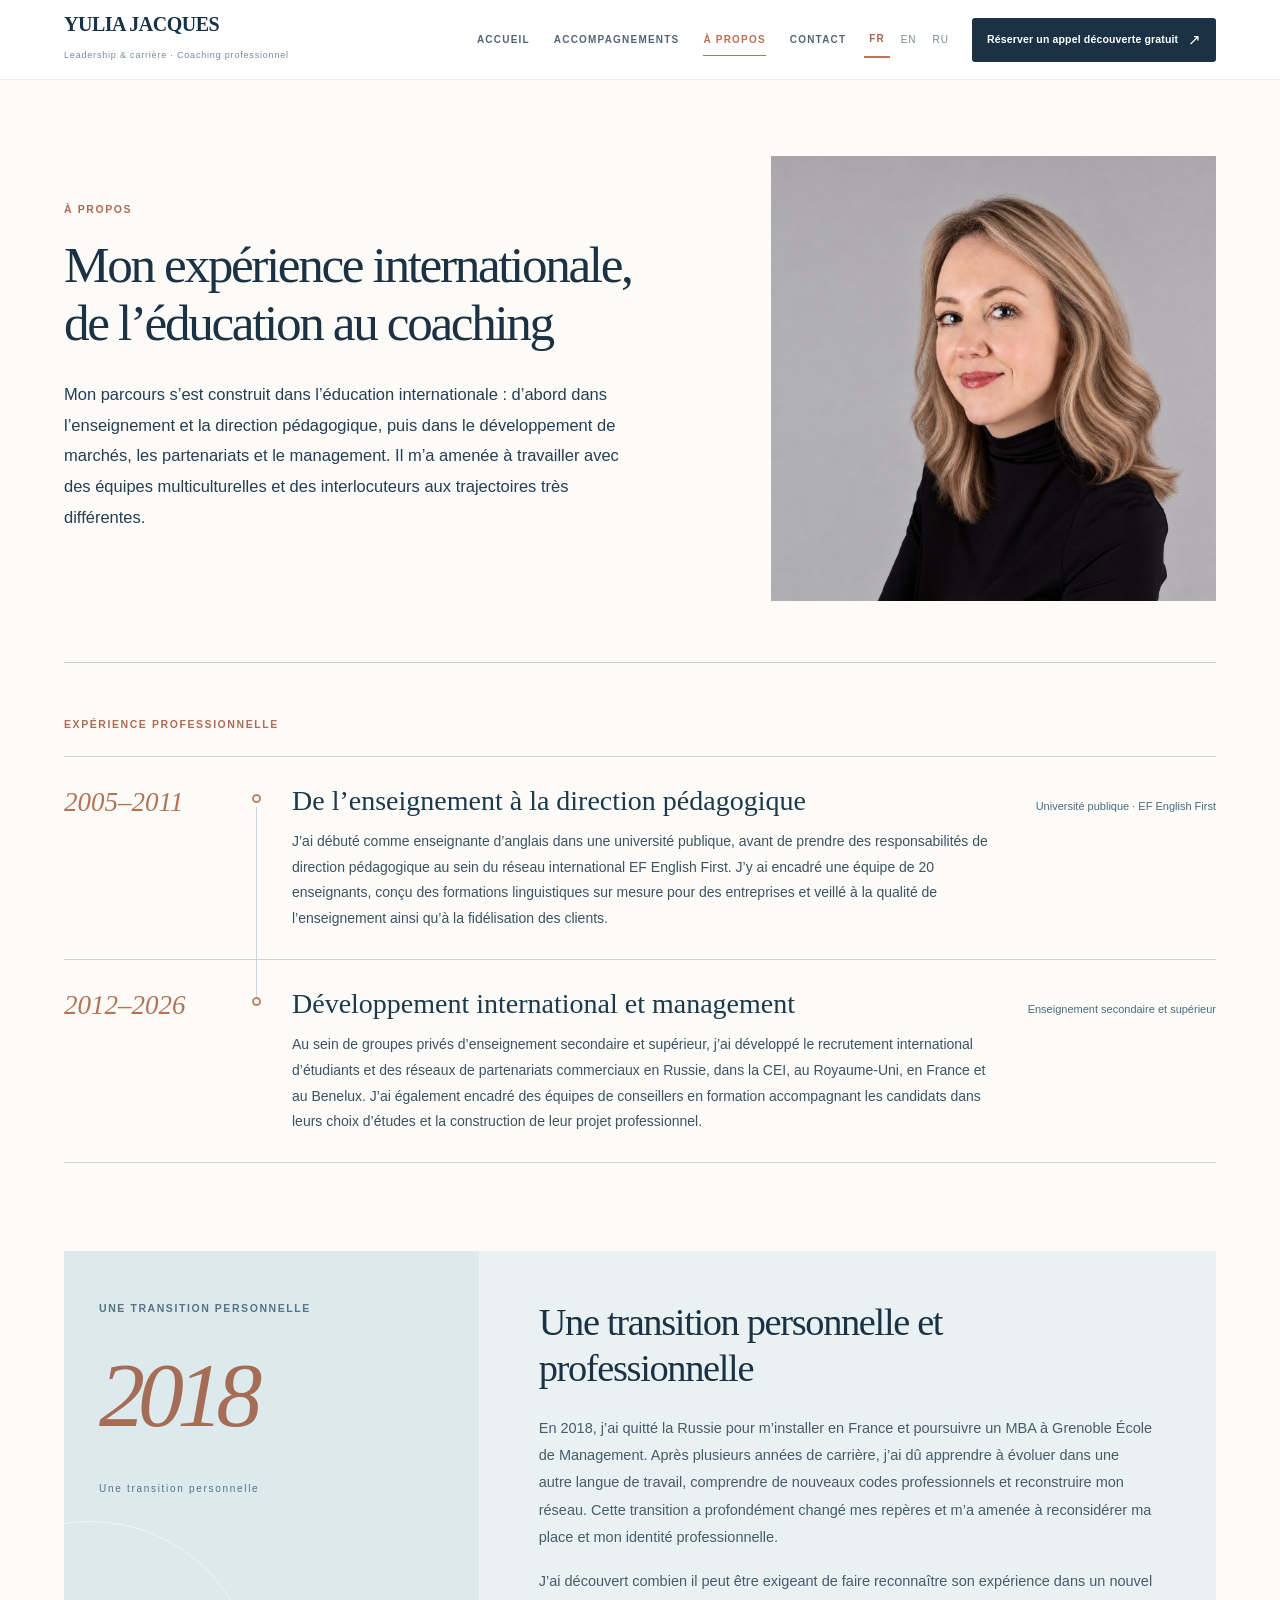
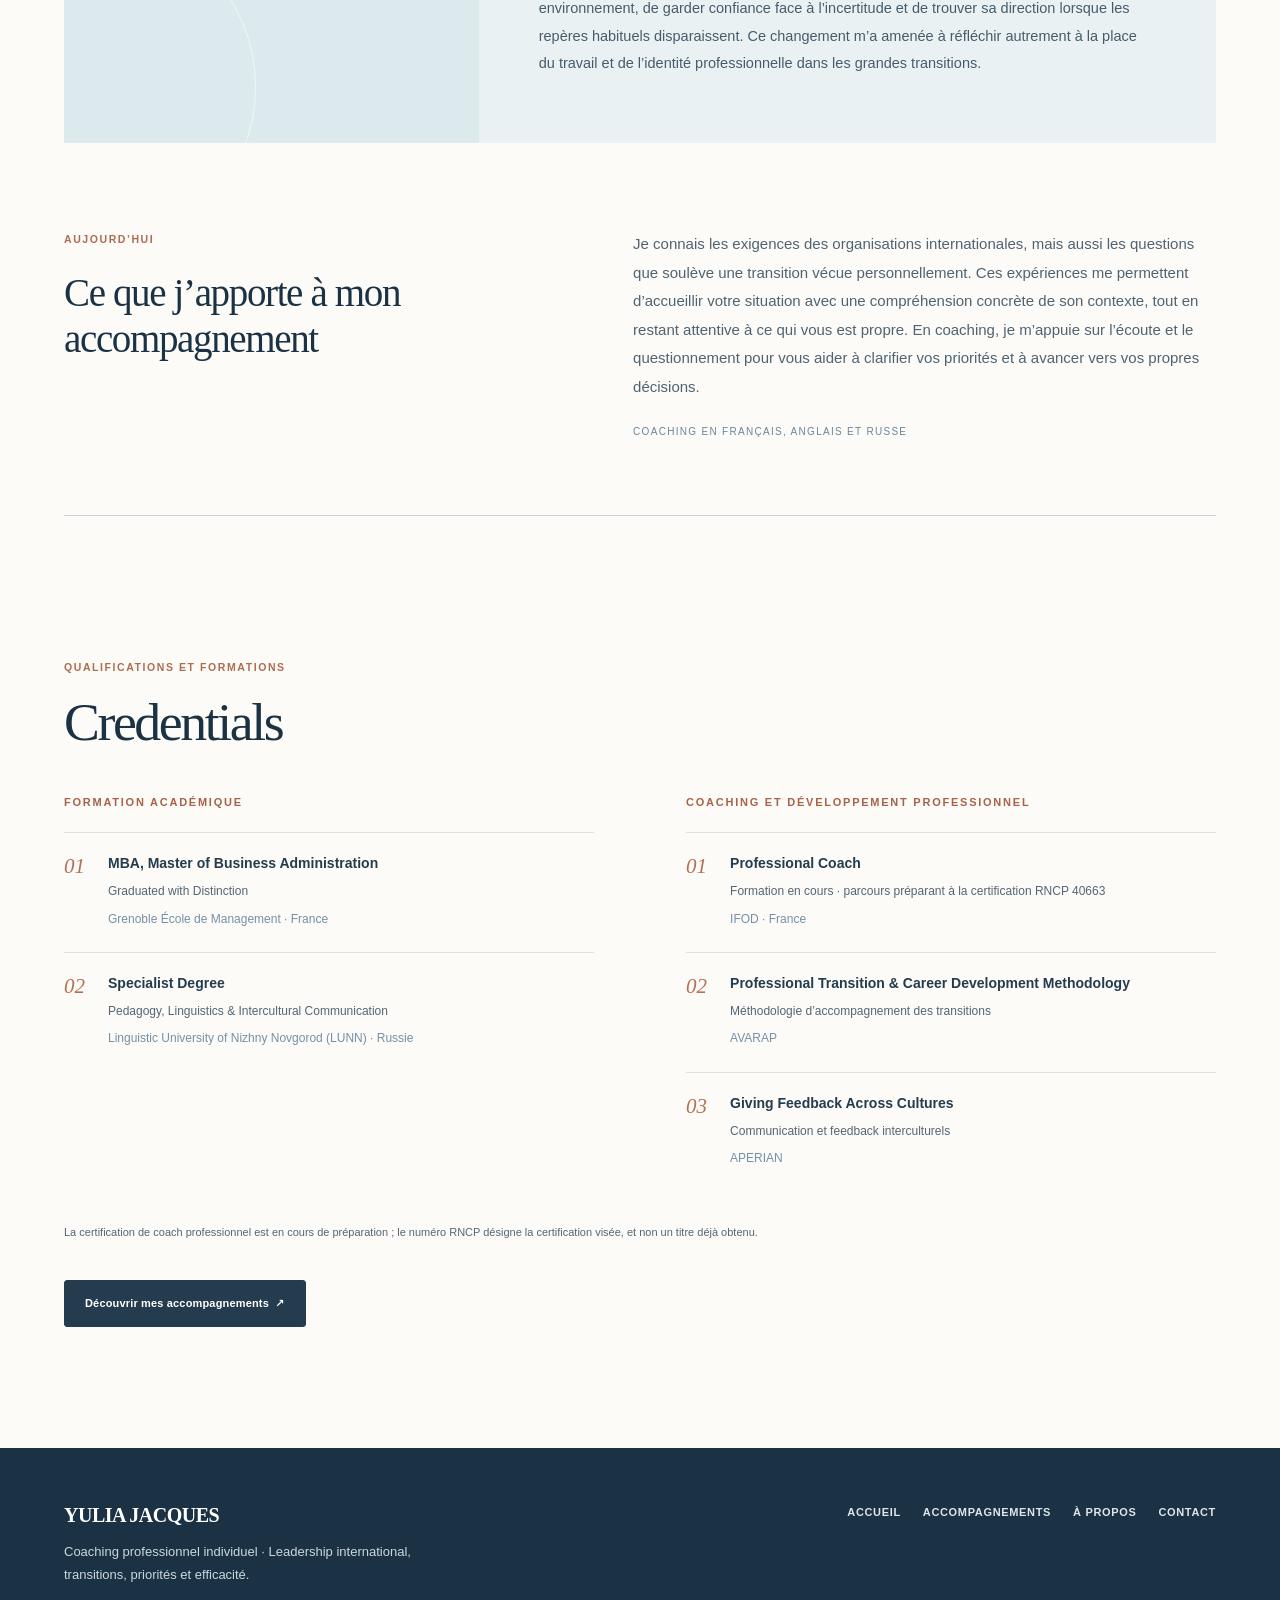
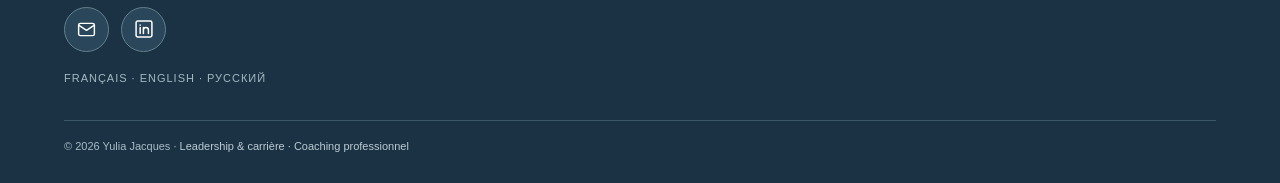
==== commit 82f5ae26: "Add files via upload" ====
--- a/about.html
+++ b/about.html
@@ -5,9 +5,9 @@
 <title>Yulia Jacques | Coaching professionnel</title>
 <meta name="description" content="Coaching individuel en leadership, transitions et évolution de carrière.">
 <meta name="theme-color" content="#F7F9FB">
-<link rel="stylesheet" href="styles.css">
+<link rel="stylesheet" href="styles.css?v=20261031">
 <link rel="icon" href="assets/favicon.svg" type="image/svg+xml">
-<script defer src="site.js"></script>
+<script defer src="site.js?v=20261031"></script>
 </head>
 <body data-page="about">
 <div id="siteHeader"></div>
--- a/styles.css
+++ b/styles.css
@@ -191,3 +191,501 @@
 
 .linkedin-note{margin-top:18px;font-size:13px;color:var(--ink2)}
 .booking-extra-links{margin-top:10px;font-size:12px}.booking-extra-links a{color:var(--ink);border-bottom:1px solid #A7BBCD;padding-bottom:3px}
+
+/* Revision 05: contact and LinkedIn as quiet circular symbols in the footer. */
+.footer-social{display:flex;align-items:center;gap:12px;margin:21px 0 17px}
+.footer-social-link{display:inline-flex;justify-content:center;align-items:center;width:45px;height:45px;border-radius:50%;border:1px solid #B6C5D2;color:#364B60;background:rgba(255,255,255,.35);transition:background .2s,border-color .2s,transform .2s}
+.footer-social-link:hover{background:#E3ECF3;border-color:#829CB4;transform:translateY(-2px)}
+.footer-social-link:focus-visible{outline:2px solid #5C7790;outline-offset:3px}
+.footer-social-link svg{display:block;flex:none}
+.footer-redesign .footer-brand{max-width:430px}
+@media(max-width:650px){.footer-social{margin-top:19px}.footer-social-link{width:43px;height:43px}}
+
+
+/* REVISION 07 — richer editorial visual hierarchy, Temonis-inspired section contrast.
+   All original copy and existing booking flows are preserved. */
+:root{
+  --bg:#F9FAF9;
+  --paper:#FFFFFF;
+  --ink:#1E3547;
+  --ink2:#3E5769;
+  --accent:#BE6E4C;
+  --soft:#E7EFF2;
+  --line:#CBD6DC;
+  --navy:#172E40;
+  --navy2:#284F60;
+  --copper:#D58B67;
+  --ice:#EAF1F4;
+  --cream:#FAF5EF;
+}
+body{background:#F9FAF9;color:var(--ink)}
+p{color:#435768}
+header{background:#FFFFFF;box-shadow:0 3px 22px rgba(17,48,65,.06);border-bottom:1px solid #E3E9ED}
+.head{gap:19px;height:88px}
+.brand{min-width:176px}
+.monogram{border-color:#97AFBC;background:#EAF1F4;color:var(--navy)}
+.brand-text{color:var(--navy)}
+.brand-sub{color:#6B8492}
+.main-nav{gap:24px;margin-left:auto}
+.main-nav a{font-size:10px;letter-spacing:.12em;color:#3A5262}
+.main-nav a:hover,.main-nav a.active{color:#AF5F41}
+.main-nav a.active:after{background:#BD7753}
+.langs{flex-shrink:0}
+.langs button{color:#67808C}
+.langs button.active{color:#1B3D52;border-bottom:2px solid #C48062}
+.header-book-cta{display:inline-flex;align-items:center;justify-content:center;gap:10px;flex-shrink:0;padding:14px 16px;min-height:45px;background:var(--navy);color:#FFFFFF;border-radius:3px;font-size:10px;font-weight:760;letter-spacing:.015em;line-height:1.2;white-space:nowrap;transition:background .18s,transform .18s}
+.header-book-cta:hover{background:#AD6449;color:white;transform:translateY(-1px)}
+.header-book-arrow{font-size:15px;font-weight:400}
+.header-book-short{display:none}
+.btn{border-radius:3px;background:var(--navy);border-color:var(--navy);color:#fff}
+.btn:hover{background:#35596B;border-color:#35596B;color:#fff}
+.btn-secondary{background:transparent;border-color:#879EA9;color:var(--navy)}
+.btn-secondary:hover{background:#E4ECF0;border-color:#597584;color:var(--navy)}
+
+/* HERO: full-width deep blue opening, visibly distinct from the light editorial sections. */
+body[data-page="home"] .hero-multipage{position:relative;overflow:hidden;border-bottom:none;background:linear-gradient(118deg,#172E40 0%,#213F53 62%,#2C5866 100%);padding:79px 0 87px}
+body[data-page="home"] .hero-multipage:before{content:'';position:absolute;right:-130px;top:-250px;width:620px;height:620px;border:1px solid rgba(242,247,249,.12);border-radius:50%;pointer-events:none}
+body[data-page="home"] .hero-multipage:after{content:'';position:absolute;left:3%;bottom:0;height:5px;width:100px;background:#D9916E}
+body[data-page="home"] .hero-two{position:relative;z-index:1;gap:6%}
+body[data-page="home"] .hero-multipage h1{color:#FFFFFF;font-size:clamp(44px,4.6vw,65px)}
+body[data-page="home"] .hero-multipage h1 em{color:#F0B494;font-style:italic}
+body[data-page="home"] .hero-specialties{color:#F3B594;letter-spacing:.085em;font-weight:760}
+body[data-page="home"] .hero-multipage .hero-lead{color:#F0F4F5;font-size:19px}
+body[data-page="home"] .hero-multipage .hero-detail{color:#CDDDE4;font-size:15px}
+body[data-page="home"] .hero-multipage .btn{background:#E7A57D;border-color:#E7A57D;color:#182F40;font-weight:800}
+body[data-page="home"] .hero-multipage .btn:hover{background:#F4BB94;border-color:#F4BB94}
+body[data-page="home"] .hero-multipage .btn-secondary{background:transparent;color:white;border-color:#A8C0CA}
+body[data-page="home"] .hero-multipage .btn-secondary:hover{background:rgba(255,255,255,.12);border-color:#F6F9FA}
+body[data-page="home"] .hero-image-card{background:transparent;padding:0;border:0;min-height:510px;align-self:center;position:relative}
+body[data-page="home"] .hero-image-card:before{display:block;content:'';position:absolute;inset:18px -13px -13px 18px;background:#7094A2;border:none;z-index:0;border-radius:0}
+body[data-page="home"] .hero-image-card img{position:relative;z-index:1;min-height:510px;max-height:600px;aspect-ratio:1/1;object-fit:cover;object-position:center 30%;filter:none}
+
+/* Second section: bright white, with an attention-catching experience title and darker fact panel. */
+.home-below{background:#FFFFFF;padding:93px 0 103px;border-bottom:1px solid #DEE6E9}
+.home-info{grid-template-columns:1.12fr .88fr;gap:82px;align-items:center}
+.home-info h2{color:var(--navy);max-width:560px;font-size:clamp(32px,3.1vw,47px);line-height:1.16}
+.home-info h2:before{content:'';display:block;width:52px;height:5px;background:#D18C66;margin-bottom:25px}
+.home-info .home-about-copy p{color:#354C5C;font-size:15px;line-height:1.92}
+.home-info .home-about-copy p:first-child{font-weight:570}
+.home-info .actions{margin-top:28px!important}
+.home-facts{background:var(--navy);padding:28px 33px;display:grid;grid-template-columns:1fr;gap:0;align-self:center;box-shadow:12px 12px 0 #E4EEF2}
+.home-fact{min-height:auto;padding:15px 0 18px;border-top:1px solid rgba(255,255,255,.23)}
+.home-fact:first-child{border-top:0;padding-top:2px}
+.home-fact:last-child{padding-bottom:0}
+.home-fact strong{color:#F3B18C;font:normal 28px/1.25 var(--serif);margin:0 0 6px}
+.home-fact span{color:#D6E1E7;font-size:12.5px}
+.secondary-strip{background:#315D67;padding:60px 0 64px;border-top:5px solid #E1A17D}
+.secondary-strip h2{color:#FFFFFF;font-size:clamp(29px,3vw,39px)}
+.secondary-strip p{color:#E0EBEC;font-size:14.5px}
+.secondary-strip .btn{background:#E5A17A;color:#153043;border-color:#E5A17A;font-weight:780;min-height:51px}
+.secondary-strip .btn:hover{background:#F3BE9D;border-color:#F3BE9D;color:#153043}
+
+/* More legible contrast and clear modular hierarchy for interior pages. */
+.multipage-content .section{background:#FFFFFF}
+.multipage-content .eyebrow{color:#A95D43;font-weight:790}
+.multipage-content h1,.multipage-content h2,.multipage-content h3{color:var(--navy)}
+.multipage-content p,.multipage-content .lead{color:#3C5365}
+.multipage-content .section-primary-title{color:var(--navy)}
+.multipage-content .section-head>p{font-size:15px;line-height:1.8}
+.multipage-content .about-section{background:#FFFFFF}
+.about-section .about-intro-grid .lead{color:#243E52;font-weight:530}
+.about-section .career-panel{background:#EBF2F5;margin:94px -27px 0;padding:45px 38px 60px;border-top:5px solid #7898A7}
+.about-section .career-year{color:#995C43}
+.about-section .career-entry h4{color:#1C3A4B}
+.about-section .career-role{color:#476B7E}
+.about-section .career-entry p{color:#3B5363}
+.about-section .life-panel{background:#224557;margin-top:68px}
+.about-section .life-panel-side{background:#183447}
+.about-section .life-panel-main h3{color:#FFFFFF}
+.about-section .life-panel-main p{color:#E1EAED}
+.about-section .life-panel-year{color:#E2A783}
+.about-section .life-panel-map,.about-section .life-panel-side .eyebrow{color:#D9B39F}
+.about-section .life-panel-side:after{border-color:rgba(255,255,255,.16)}
+.about-section .coaching-bridge{border-bottom:2px solid #AFBFC6}
+.about-section .credentials-grids>div>h4{color:#A76248}
+.about-section .credential-number{color:#B56F52}
+
+/* Coaching: alternate meaningful color blocks to guide the eye through three long sections. */
+.multipage-content .offer-block{grid-template-columns:.73fr 1.27fr;gap:45px;border-top:0;border-left:5px solid #8DAAB7;padding:35px 33px 37px;background:#EDF3F5;margin:22px 0}
+.multipage-content .offer-block:nth-of-type(4){background:#FCF4EC;border-left-color:#D9906D}
+.multipage-content .offer-block:nth-of-type(5){background:#E4EEF1;border-left-color:#4E7E8C}
+.multipage-content .offer-block h3{font-size:clamp(28px,2.8vw,38px);color:#1E3749}
+.multipage-content .offer-block .num{font:italic 35px/1.1 var(--serif);color:#B57458}
+.multipage-content .offer-block .pill{background:#FFFFFF;border-color:#C0CDD2;color:#476474}
+.multipage-content .offer-block h4{color:#985E49;font-size:11px}
+.multipage-content .offer-description{color:#183B51;font-size:17px;font-weight:590}
+.multipage-content .situations-prose,.multipage-content .offer-why{color:#435766;line-height:1.81}
+.offer-media{margin:26px 0 0;overflow:hidden;background:#DCE7E9}
+.offer-media img{width:100%;aspect-ratio:4/3;object-fit:cover;display:block;transition:transform .3s ease}
+.offer-block:hover .offer-media img{transform:scale(1.025)}
+.multipage-content .process{background:#19374A;color:white}
+.multipage-content .process h4{color:#FFFFFF}
+.multipage-content .process p{color:#D9E6EB}
+.multipage-content .step{border-top:2px solid #C38A6E}
+.multipage-content .step-num{color:#E3AA85}
+.multipage-content .pricing-embed{margin-top:95px;padding:52px;background:#EBF2F5;border-top:5px solid #D08F70}
+.multipage-content .pricing-embed .pricing-grid{margin-top:30px}
+.multipage-content .pricing-embed .pricing-card{background:#FFFFFF;border-color:#CAD8DE}
+
+/* Calendar keeps its functional embed, with a more distinct introduction. */
+.multipage-content.booking-only-page .contact-section{background:linear-gradient(180deg,#E6EFF2 0px,#FFFFFF 325px)}
+.booking-only-page .booking-page-heading{max-width:825px}
+.booking-only-page .booking-page-heading h1{color:var(--navy)}
+.booking-only-page .booking-intro{background:#1F4458}
+.booking-only-page .booking-intro h2{color:#FFFFFF}
+.booking-only-page .booking-intro p,.booking-only-page .booking-details{color:#E5EEF1}
+.booking-only-page .booking-intro .eyebrow{color:#EBB18C}
+.booking-only-page .booking-details{border-color:#547385}
+.booking-only-page .booking-card--single{border-color:#CDDCE3;box-shadow:0 16px 44px rgba(19,49,65,.10)}
+
+/* Footer: high-contrast visual ending, same destinations as before. */
+.footer-redesign{background:#172D40;border-top:none;padding:52px 0 24px}
+.footer-redesign .footer-brand .brand-text{color:#FFFFFF}
+.footer-redesign .footer-brand p{color:#D2E0E6}
+.footer-redesign .footer-menu a{color:#E8F0F2}
+.footer-redesign .footer-menu a:hover{color:#F1B18B}
+.footer-redesign .language-note{color:#9AB6C3}
+.footer-redesign .footer-bottom{border-color:#38576A;color:#ABC1CB}
+.footer-redesign .footer-bottom span{color:#BFD0D8}
+.footer-redesign .footer-social-link{border-color:#55788A;color:#FFFFFF;background:#2A4B5F}
+.footer-redesign .footer-social-link:hover{background:#A9644C;border-color:#D18B6B;color:#FFFFFF}
+
+@media(max-width:1180px){
+ .head{gap:13px}
+ .main-nav{gap:17px}
+ .header-book-cta{padding:13px 14px}
+ .header-book-full{display:none}
+ .header-book-short{display:inline}
+}
+@media(max-width:980px){
+ .head{height:74px}
+ .main-nav{display:none;position:absolute;top:74px;left:0;right:0;background:#FFFFFF;border-bottom:1px solid #D6E2E7;padding:24px 30px;flex-direction:column;align-items:flex-start;gap:24px;box-shadow:0 12px 24px rgba(22,49,67,.09)}
+ .main-nav.open{display:flex}
+ .main-nav a{font-size:12px}
+ .menu{display:block;color:#18394D;order:4}
+ .header-book-cta{order:3}
+ .langs{margin-left:auto;order:2}
+ .brand{order:1}
+ .hero-two{grid-template-columns:1.15fr .85fr;gap:27px}
+ .home-info{gap:35px}
+}
+@media(max-width:720px){
+ .head{height:70px;gap:8px}
+ .main-nav{top:70px}
+ .brand{min-width:0}
+ .brand-sub{display:none}
+ .header-book-cta{min-height:41px;padding:10px 11px;font-size:10px}
+ .header-book-arrow{display:none}
+ .hero-two{grid-template-columns:1fr;gap:30px}
+ body[data-page="home"] .hero-multipage{padding:51px 0 48px}
+ body[data-page="home"] .hero-multipage h1{font-size:clamp(40px,10vw,54px)}
+ body[data-page="home"] .hero-image-card{margin:0;min-height:300px}
+ body[data-page="home"] .hero-image-card img{min-height:300px;max-height:430px;aspect-ratio:1.1;object-position:center 25%}
+ .home-below{padding:67px 0 75px}
+ .home-info{grid-template-columns:1fr;gap:33px}
+ .home-facts{max-width:none;grid-template-columns:1fr;padding:22px 26px;box-shadow:7px 7px 0 #E4EEF2}
+ .home-fact strong{font-size:25px}
+ .secondary-strip{padding:48px 0}
+ .multipage-content .offer-block{grid-template-columns:1fr;gap:20px;padding:27px 23px}
+ .offer-media{margin:18px 0 0;max-width:490px}
+ .multipage-content .pricing-embed{padding:31px 19px;margin-top:70px}
+ .about-section .career-panel{margin:50px 0 0;padding:30px 20px 43px}
+ .about-section .life-panel-main{padding:32px 24px}
+}
+@media(max-width:465px){
+ .head .monogram{display:none}
+ .brand-text{font-size:11px}
+ .brand{min-width:87px}
+ .langs{gap:1px}
+ .langs button{font-size:9px;padding:8px 3px}
+ .header-book-cta{padding:10px 9px;font-size:9px}
+ .header-book-full{display:none}
+ .header-book-short{display:inline}
+ .menu{font-size:22px;padding:4px}
+ .wrap{padding-left:19px;padding-right:19px}
+}
+
+/* FINAL EDITORIAL DIRECTION — from the chosen Option 01.
+   Ivory · ink navy · mineral blue · restrained terracotta. No coaching illustrations. */
+:root{--bg:#FCFBF8;--paper:#FFFFFF;--ink:#243C4E;--ink2:#536675;--accent:#B97154;--soft:#E9F1F3;--line:#D9E1E3;--navy:#1B3244;--copper:#B97154;--cream:#F5F1EC;--ice:#E9F1F3}
+body{background:var(--bg);color:var(--ink)}
+body p,.multipage-content p{color:#536675}
+.wrap{max-width:1230px;padding-left:39px;padding-right:39px}
+h1,h2,h3,.section-primary-title{letter-spacing:-.035em}
+header{background:white;border-bottom:1px solid #E7EBEC;box-shadow:none;backdrop-filter:none}
+.head{height:79px;gap:18px}
+.brand{min-width:182px}
+.monogram{display:none}
+.brand-text{font:600 20px/1.25 Georgia,'Times New Roman',serif;letter-spacing:-.025em;color:#183248}
+.brand-sub{font-size:9px;color:#748B98;letter-spacing:.09em}
+.main-nav{gap:24px}
+.main-nav a{font-size:10px;font-weight:740;color:#536575;letter-spacing:.12em}
+.main-nav a:hover,.main-nav a.active{color:#B97154}
+.main-nav a.active:after{background:#B97154;bottom:-8px}
+.langs button{color:#748A96}
+.langs button.active{color:#A9654D;border-color:#BA7656}
+.header-book-cta{background:#1B3244;color:white;border-radius:3px;font-size:10.5px;min-height:44px;padding:13px 15px}
+.header-book-cta:hover{background:#AE7053}
+.btn{border-radius:3px;background:#243C4E;border-color:#243C4E;color:white;min-height:47px;letter-spacing:.015em;font-size:11px}
+.btn:hover{background:#A7654E;border-color:#A7654E;color:white}
+.btn-secondary{background:transparent;border-color:#A1B0B9;color:#243C4E}
+.btn-secondary:hover{background:#E7EDF0;border-color:#718996;color:#243C4E}
+.eyebrow,.multipage-content .eyebrow{color:#AE6C51;font-weight:760;letter-spacing:.15em}
+/* Home: a distinctive cream editorial hero, the same restrained palette as Option 01. */
+body[data-page="home"] .hero-multipage{background:#F5F1EC;border-bottom:1px solid #E3D9D1;padding:80px 0 86px;overflow:visible}
+body[data-page="home"] .hero-multipage:before,body[data-page="home"] .hero-multipage:after{display:none}
+body[data-page="home"] .hero-two{grid-template-columns:1.05fr .95fr;gap:7.5%;align-items:center}
+body[data-page="home"] .hero-copy{max-width:660px}
+body[data-page="home"] .hero-multipage h1{color:#1B3244;font-size:clamp(41px,4.6vw,67px);margin:4px 0 26px;line-height:1.1}
+body[data-page="home"] .hero-multipage h1 em{color:#A9654D;font-style:normal}
+body[data-page="home"] .hero-specialties{font-size:11px;color:#A86A50;letter-spacing:.10em;font-weight:730;margin:0 0 22px}
+body[data-page="home"] .hero-multipage .hero-lead{font-size:18px;line-height:1.73;color:#274559}
+body[data-page="home"] .hero-multipage .hero-detail{font-size:15px;line-height:1.85;color:#5B6974}
+body[data-page="home"] .hero-multipage .btn{background:#B77558;border-color:#B77558;color:white;font-weight:760}
+body[data-page="home"] .hero-multipage .btn:hover{background:#A06149;border-color:#A06149;color:white}
+body[data-page="home"] .hero-multipage .btn-secondary{background:transparent;color:#243C4E;border-color:#9FAFB7}
+body[data-page="home"] .hero-multipage .btn-secondary:hover{background:#E9E3DE;color:#243C4E}
+body[data-page="home"] .hero-image-card{margin:0;background:transparent;padding:0;border:0;min-height:0}
+body[data-page="home"] .hero-image-card:before{display:none}
+body[data-page="home"] .hero-image-card img{height:auto;width:100%;max-height:570px;min-height:0;aspect-ratio:1/1;object-fit:cover;object-position:center 27%;border:0;box-shadow:none;filter:none}
+/* Strong intro, a spare three-column evidence line instead of the heavy card. */
+.home-below{background:#FFFFFF;padding:85px 0 90px;border-bottom:1px solid #E3E8EA}
+.home-info{display:grid;grid-template-columns:1.08fr .92fr;gap:9%;align-items:start}
+.home-info h2{font-size:clamp(33px,3.65vw,49px);line-height:1.16;color:#1B3244;margin:0 0 24px}
+.home-info h2:before{content:'';display:block;width:43px;height:3px;background:#BE7A5A;margin-bottom:24px}
+.home-info .home-about-copy p{font-size:14.5px;line-height:1.87;color:#4B6170;font-weight:400}
+.home-info .home-about-copy p:first-child{font-weight:450}
+.home-facts{background:transparent;box-shadow:none;padding:0;border-top:1px solid #CBD5D9;display:grid;grid-template-columns:1fr;align-self:start;gap:0}
+.home-fact,.home-fact:first-child,.home-fact:last-child{padding:22px 0;border-top:0;border-bottom:1px solid #CBD5D9;min-height:0}
+.home-fact strong{font:italic 28px/1.16 Georgia,serif;color:#B07155;margin:0 0 8px}
+.home-fact span{font-size:13px;line-height:1.65;color:#5F7380}
+.secondary-strip{background:#244A5B;border-top:none;padding:42px 0 47px}
+.secondary-strip h2{font-size:clamp(28px,3.1vw,37px);color:white}
+.secondary-strip p{font-size:14px;color:#D7E6EA;line-height:1.78}
+.secondary-strip .btn{background:#E6AF8E;color:#163345;border-color:#E6AF8E}
+.secondary-strip .btn:hover{background:#F4C0A0;border-color:#F4C0A0;color:#163345}
+/* About: editorial sections, photographic portrait without image effects. */
+.multipage-content .about-section{background:#FCFBF8;padding:76px 0 106px}
+.about-intro-grid{grid-template-columns:1.10fr .90fr;gap:7.5%;align-items:center}
+.multipage-content .about-main-title{font-size:clamp(40px,4vw,61px);line-height:1.13}
+.about-intro-grid .lead{font-size:17px;line-height:1.75;color:#324D5F;font-weight:450}
+.about-prose p{font-size:14.5px;line-height:1.87;color:#536675}
+.about-visual.about-photo{padding:0;background:transparent;min-height:0}
+.about-photo img{width:100%;min-height:0;height:auto;aspect-ratio:1/1;object-fit:cover;border:0;box-shadow:none}
+.about-section .career-panel{background:transparent;margin:80px 0 0;padding:65px 0 0;border-top:1px solid #C5D2D5}
+.career-panel .eyebrow{margin-bottom:13px}
+.career-intro{font-size:14.5px;max-width:725px;margin:14px 0 30px;line-height:1.84}
+.career-timeline{border-top:1px solid #CCD5D9}
+.career-milestone{grid-template-columns:156px 20px 1fr;gap:26px;padding:27px 0;min-height:132px;border-bottom:1px solid #CCD5D9}
+.about-section .career-year{font:italic 27px/1.4 Georgia,serif;color:#B27357;white-space:normal}
+.career-entry h4{font-size:28px;color:#1B3244}
+.career-entry p{font-size:14px;color:#536675;line-height:1.85}
+.career-role{font-size:11px;color:#647985}
+.career-marker:after{background:#CAD5D8}
+.career-marker span{border-color:#BD876D}
+.about-section .life-panel{background:#E9F1F3;margin-top:88px;grid-template-columns:.36fr .64fr}
+.about-section .life-panel-side{background:#DCE9ED;padding:48px 35px}
+.about-section .life-panel-year{color:#A56D55;font-size:92px;margin:35px 0 40px}
+.about-section .life-panel-map,.about-section .life-panel-side .eyebrow{color:#567485}
+.about-section .life-panel-main{padding:49px 60px}
+.about-section .life-panel-main h3{color:#1B3244;font-size:clamp(28px,3vw,41px)}
+.about-section .life-panel-main p{color:#465C6B;font-size:14.5px;line-height:1.88}
+.about-section .life-panel-side:after{border-color:rgba(255,255,255,.55)}
+.about-section .coaching-bridge{padding:87px 0 75px;border-bottom:1px solid #CAD5DA}
+.about-section .coaching-bridge h3{color:#1B3244;font-size:39px}
+.about-section .coaching-bridge p{color:#4F6371}
+.about-section .credentials-panel{padding-top:77px}
+.about-section .credentials-title{font-size:clamp(38px,4.2vw,59px)}
+.credentials-grids>div>h4,.credential-number{color:#AA6D52}
+.credentials-note{color:#71818B}
+.about-cta{margin-top:38px}
+/* Coaching option 01: typography and open rows, NO images and no tinted cards. */
+.editorial-coaching .coaching-intro{padding:87px 0 81px;background:#F5F1EC;border-bottom:1px solid #E2DAD3;scroll-margin-top:85px}
+.editorial-coaching .coaching-intro-grid{display:grid;grid-template-columns:1.07fr .93fr;gap:9%;align-items:end}
+.editorial-coaching .coaching-intro h1{font:400 clamp(45px,5.4vw,74px)/1.075 Georgia,serif;color:#1B3244;margin:19px 0 0;letter-spacing:-.048em}
+.editorial-coaching .coaching-intro-rule{height:1px;background:#BDC9CE;margin-top:36px}
+.editorial-coaching .coaching-intro-aside{border-left:1px solid #D5C8BD;padding-left:29px}
+.editorial-coaching .coaching-intro-aside p{font-size:17px;line-height:1.85;color:#526675;margin-bottom:23px}
+.editorial-coaching .coaching-offers{padding:32px 0 67px;background:#FCFBF8;scroll-margin-top:87px}
+.editorial-coaching .editorial-offer{display:grid;grid-template-columns:285px minmax(0,1fr);gap:67px;padding:66px 0 71px;border-bottom:1px solid #CBD5D8}
+.editorial-coaching .editorial-offer:first-child{border-top:1px solid #CBD5D8}
+.editorial-coaching .editorial-offer-no{font:italic 76px/1.1 Georgia,serif;display:block;color:#B88D7B;letter-spacing:-.07em;margin-bottom:12px}
+.editorial-coaching .editorial-offer-head .eyebrow{font-size:10px;margin-bottom:13px}
+.editorial-coaching .editorial-offer h2{font:400 clamp(32px,3.45vw,46px)/1.14 Georgia,serif;color:#1B3244;letter-spacing:-.046em;margin:0}
+.editorial-coaching .editorial-offer-intro{font:400 24px/1.46 Georgia,serif;color:#234456;margin-bottom:34px}
+.editorial-coaching .editorial-offer-detail{display:grid;grid-template-columns:repeat(2,minmax(0,1fr));gap:20px 38px}
+.editorial-coaching .editorial-offer-sub.wide{grid-column:1/-1}
+.editorial-coaching .editorial-offer-sub h3{font:750 11px/1.5 var(--sans);letter-spacing:.14em;text-transform:uppercase;color:#A56A50;margin:0 0 13px}
+.editorial-coaching .editorial-offer-sub p{font-size:14px;line-height:1.85;color:#536675;margin:0}
+.editorial-coaching .coaching-process{padding:91px 0 84px;background:#E9F1F3;scroll-margin-top:88px}
+.editorial-coaching .coaching-process h2{font-size:clamp(34px,3.9vw,49px);color:#1B3244;margin:14px 0 37px}
+.editorial-coaching .coaching-process-grid{display:grid;grid-template-columns:repeat(3,1fr);gap:25px}
+.editorial-coaching .coaching-process-step{border-top:2px solid #BC795A;padding:19px 20px 0 0}
+.editorial-coaching .coaching-step-no{display:block;font:italic 31px/1.2 Georgia,serif;color:#B16E50;margin-bottom:20px}
+.editorial-coaching .coaching-process-step h3{font:400 25px/1.2 Georgia,serif;color:#1B3244;margin-bottom:16px}
+.editorial-coaching .coaching-process-step p{font-size:13.5px;line-height:1.83;color:#4D6471}
+.editorial-coaching .coaching-cta{padding:34px 0;background:#244A5B;color:white}
+.editorial-coaching .coaching-cta-inner{display:flex;justify-content:space-between;gap:28px;align-items:center}
+.editorial-coaching .coaching-cta h2{font-size:clamp(28px,3vw,36px);color:white;margin:0 0 12px}
+.editorial-coaching .coaching-cta p{color:#D7E6EA;font-size:14px;line-height:1.75;max-width:680px;margin:0}
+.editorial-coaching .coaching-cta .btn{background:#E6AF8E;border-color:#E6AF8E;color:#163345;flex-shrink:0}
+.editorial-coaching .coaching-fees{padding:93px 0 104px;background:#F8F6F2;scroll-margin-top:88px}
+.editorial-coaching .coaching-fees-intro{max-width:790px;margin:15px 0 38px}
+.editorial-coaching .coaching-fees-intro h2{font-size:clamp(34px,3.7vw,49px);color:#1B3244;margin:0 0 17px}
+.editorial-coaching .coaching-fees-intro p{font-size:15px;line-height:1.8;max-width:705px}
+.editorial-coaching .coaching-fees-grid{display:grid;grid-template-columns:repeat(2,minmax(0,1fr));gap:23px}
+.editorial-coaching .editorial-fee{padding:36px;border:1px solid #D6E1E5;background:white;display:flex;flex-direction:column;min-height:340px}
+.editorial-coaching .editorial-fee:nth-child(2){border-top:4px solid #BE7655}
+.editorial-coaching .editorial-fee h3{font:400 33px/1.2 Georgia,serif;color:#1B3244;margin:18px 0 15px}
+.editorial-coaching .editorial-fee .fee-meta{font-size:12.5px;color:#6C8390;font-weight:690;margin:0 0 18px}
+.editorial-coaching .editorial-fee p{font-size:14px;line-height:1.8;color:#536675}
+.editorial-coaching .editorial-fee .fee-bottom{margin-top:auto;padding-top:25px}
+/* Booking: same warm hero, calm details and unobstructed functional Calendly calendar. */
+.multipage-content.booking-only-page .contact-section{background:#FCFBF8;padding:82px 0 116px}
+.booking-only-page .booking-page-heading{margin-bottom:42px}
+.booking-only-page .booking-page-heading .eyebrow{margin-bottom:14px}
+.booking-only-page .booking-page-heading h1{color:#1B3244;font-size:clamp(42px,5vw,63px)}
+.booking-only-page .booking-page-heading .lead{color:#536675;font-size:16px}
+.booking-only-page .booking-card--single{border:1px solid #D3DFE1;box-shadow:none;background:white}
+.booking-only-page .booking-intro{background:#E9F1F3;padding:31px 40px}
+.booking-only-page .booking-intro h2{color:#1B3244}
+.booking-only-page .booking-intro p{color:#536675}
+.booking-only-page .booking-intro .eyebrow{color:#A7654E}
+.booking-only-page .booking-details{border-color:#C4D1D6;color:#354E5D}
+.booking-only-page .booking-frame,.booking-only-page .booking-direct{background:white}
+.booking-only-page .booking-direct a{color:#244A5B}
+/* Dark footer is the last contrast anchor and carries both contact symbols. */
+.footer-redesign{background:#1B3244;border-top:none;padding:55px 0 27px}
+.footer-redesign .footer-brand .brand-text{color:white}
+.footer-redesign .footer-brand p{color:#C9D8DF}
+.footer-redesign .footer-menu a{color:#DBE6EA}
+.footer-redesign .footer-menu a:hover{color:#E6AF8E}
+.footer-redesign .language-note{color:#A3B9C3}
+.footer-redesign .footer-bottom{border-color:#3B5767;color:#A8BCC6}
+.footer-redesign .footer-bottom span{color:#BBCCD4}
+.footer-redesign .footer-social-link{border-color:#657F8B;color:white;background:#29465A}
+.footer-redesign .footer-social-link:hover{background:#A7654E;border-color:#D79A78;color:white}
+@media(max-width:1040px){
+ .editorial-coaching .editorial-offer{grid-template-columns:220px minmax(0,1fr);gap:38px}
+ .head{gap:10px}
+ .main-nav{gap:15px}
+}
+@media(max-width:980px){
+ .main-nav{display:none;position:absolute;top:74px;left:0;right:0;background:white;border-bottom:1px solid #E3E9EB;padding:24px 30px;flex-direction:column;align-items:flex-start;gap:23px;box-shadow:0 14px 24px rgba(22,49,67,.08)}
+ .main-nav.open{display:flex}
+ .menu{display:block}
+ .head{height:74px}
+}
+@media(max-width:720px){
+ .wrap{padding:0 22px}
+ .head{height:70px}
+ .main-nav{top:70px}
+ .brand{min-width:0}
+ .brand-text{font-size:18px}
+ .brand-sub{display:none}
+ .header-book-cta{font-size:10px;padding:10px}
+ body[data-page="home"] .hero-multipage{padding:55px 0 63px}
+ body[data-page="home"] .hero-two{grid-template-columns:1fr;gap:35px}
+ body[data-page="home"] .hero-multipage h1{font-size:clamp(38px,9.5vw,53px)}
+ body[data-page="home"] .hero-multipage .hero-lead{font-size:17px}
+ body[data-page="home"] .hero-image-card img{max-height:420px;min-height:0;aspect-ratio:1.1/1;object-position:center 30%}
+ .home-below{padding:67px 0}
+ .home-info{grid-template-columns:1fr;gap:28px}
+ .home-facts{grid-template-columns:1fr}
+ .home-fact strong{font-size:26px}
+ .secondary-strip{padding:39px 0}
+ .about-intro-grid,.about-section .life-panel{grid-template-columns:1fr}
+ .about-visual.about-photo{margin-top:25px}
+ .about-photo img{max-height:460px}
+ .about-section .career-panel{padding-top:45px;margin-top:55px}
+ .career-milestone{grid-template-columns:90px 12px minmax(0,1fr);gap:11px}
+ .about-section .career-year{font-size:17px}
+ .career-entry h4{font-size:22px}
+ .about-section .life-panel-side{padding:24px 28px}
+ .about-section .life-panel-year{font-size:65px;margin:10px 0}
+ .about-section .life-panel-main{padding:35px 28px}
+ .about-section .coaching-bridge,.credentials-grids{grid-template-columns:1fr}
+ .editorial-coaching .coaching-intro{padding:56px 0}
+ .editorial-coaching .coaching-intro-grid{grid-template-columns:1fr;gap:27px}
+ .editorial-coaching .coaching-intro h1{font-size:clamp(42px,9vw,57px)}
+ .editorial-coaching .coaching-intro-aside{border-left:none;border-top:1px solid #D5C8BD;padding:21px 0 0}
+ .editorial-coaching .coaching-offers{padding:24px 0 55px}
+ .editorial-coaching .editorial-offer{grid-template-columns:1fr;gap:17px;padding:43px 0 48px}
+ .editorial-coaching .editorial-offer-no{font-size:55px;margin-bottom:3px}
+ .editorial-coaching .editorial-offer h2{font-size:clamp(32px,7vw,42px)}
+ .editorial-coaching .editorial-offer-intro{font-size:21px}
+ .editorial-coaching .editorial-offer-detail{grid-template-columns:1fr;gap:22px}
+ .editorial-coaching .editorial-offer-sub.wide{grid-column:auto}
+ .editorial-coaching .coaching-process{padding:63px 0}
+ .editorial-coaching .coaching-process-grid{grid-template-columns:1fr;gap:22px}
+ .editorial-coaching .coaching-cta-inner{display:block}
+ .editorial-coaching .coaching-cta .btn{margin-top:23px}
+ .editorial-coaching .coaching-fees{padding:66px 0}
+ .editorial-coaching .coaching-fees-grid{grid-template-columns:1fr}
+ .editorial-coaching .editorial-fee{min-height:0;padding:28px}
+ .booking-only-page .booking-intro{padding:25px 23px}
+ .booking-only-page .booking-page-heading{text-align:left}
+ .booking-only-page .booking-page-heading h1{font-size:40px}
+ .footer-redesign .footer-main{display:block}
+ .footer-menu{justify-content:flex-start;margin-top:27px}
+}
+@media(max-width:420px){
+ .head .monogram{display:none}
+ .brand-text{font-size:16px}
+ .brand{min-width:0}
+ .head{gap:7px}
+ .langs button{font-size:9px;padding:6px 3px}
+ .header-book-cta{font-size:9px;min-height:39px;padding:9px 8px}
+}
+
+/* About biography: shorter introduction; preserve editorial breathing room. */
+body[data-page="about"] .about-intro-grid{align-items:center}
+body[data-page="about"] .about-intro-grid .lead{max-width:570px;line-height:1.87;font-size:16.5px}
+body[data-page="about"] .about-visual.about-photo{max-width:445px;justify-self:end;width:100%}
+body[data-page="about"] .about-photo img{max-height:445px;object-fit:cover}
+body[data-page="about"] .career-panel{margin-top:61px;padding-top:52px}
+body[data-page="about"] .career-timeline{margin-top:23px}
+@media(max-width:650px){body[data-page="about"] .about-visual.about-photo{max-width:100%;justify-self:stretch}body[data-page="about"] .about-photo img{max-height:400px}body[data-page="about"] .career-panel{margin-top:49px;padding-top:37px}}
+
+/* Intégration du planning officiel Google Agenda dans la page Contact. */
+.booking-only-page .booking-frame{height:auto;min-height:0;display:block;background:#FDFBF7}
+.booking-only-page .google-booking-panel{display:flex;flex-direction:column;align-items:center;text-align:center;justify-content:center;padding:58px 25px 50px;gap:0;min-height:365px;background:linear-gradient(135deg,#FBFAF7,#E9F1F3)}
+.booking-only-page .google-booking-calendar-icon{width:66px;height:66px;display:flex;align-items:center;justify-content:center;border-radius:50%;color:#244A5B;background:#E1E9EA;margin-bottom:21px}
+.booking-only-page .google-booking-panel h3{font:400 clamp(29px,3.5vw,40px)/1.18 Georgia,serif;color:#1B3244;margin:0 0 15px}
+.booking-only-page .google-booking-panel p{color:#536675;line-height:1.75;font-size:15px;max-width:535px;margin:0 0 26px}
+.booking-only-page .google-booking-button{display:inline-flex;background:#244A5B;border-color:#244A5B;color:#fff;align-items:center;justify-content:center;text-decoration:none}
+.booking-only-page .google-booking-button:hover{background:#1B3244;color:#fff}
+.booking-only-page .google-booking-note{font-size:12px;line-height:1.6;color:#6B7B86;margin-top:17px}
+.booking-only-page .google-calendar-iframe{width:100%;min-height:790px;height:790px;border:0;display:block;background:#fff}
+.booking-only-page .booking-direct{border-top:1px solid #E5EAEA}
+@media(max-width:720px){.booking-only-page .google-booking-panel{padding:45px 20px 40px;min-height:0}.booking-only-page .google-calendar-iframe{min-height:800px;height:800px}}
+
+.booking-only-page .booking-direct[hidden]{display:none!important}
+
+/* Iframe Google Agenda : garder une hauteur suffisante pour les créneaux et formulaires. */
+.booking-only-page .booking-frame{overflow:hidden;width:100%}
+.booking-only-page .google-calendar-iframe{display:block;border:0;width:100%;height:790px;min-height:790px}
+.booking-only-page .booking-direct{padding-top:16px;padding-bottom:24px}
+@media(max-width:650px){.booking-only-page .google-calendar-iframe{height:825px;min-height:825px}}
+
+
+/* 2026-10-27: distinguish website-language navigation from coaching session languages. */
+body[data-page="home"] .hero-languages{display:flex;flex-wrap:wrap;gap:7px 15px;align-items:center;border-left:3px solid #B77558;padding:7px 0 8px 13px;margin:0 0 23px;line-height:1.45}
+.hero-languages-title{font:600 13px/1.45 var(--sans);color:#1B3244}
+.hero-languages-list{font:700 11px/1.5 var(--sans);letter-spacing:.06em;color:#A9654D;white-space:nowrap}
+body[data-page="home"] .hero-multipage .hero-languages-expl{font-size:12px;color:#5F707B;line-height:1.65;margin:12px 0 0;max-width:560px}
+.editorial-coaching .coaching-intro-aside .coaching-language-notice{margin:20px 0 20px;border-left:2px solid #B77558;padding:7px 0 7px 15px;font-size:13px;line-height:1.7;color:#284A5A;font-weight:570}
+/* A separate language band below the booking summary keeps the original flex layout intact. */
+.booking-only-page .booking-language-statement{display:flex;justify-content:space-between;align-items:center;gap:22px;background:#FAF6F2;border-top:1px solid #E3DDD6;padding:22px 40px}
+.booking-only-page .booking-language-copy{display:flex;flex-direction:column;gap:4px;max-width:630px}
+.booking-only-page .booking-language-statement strong{font:400 24px/1.25 Georgia,serif;color:#1B3244}
+.booking-only-page .booking-language-statement span{font:400 13px/1.65 var(--sans);color:#586B79}
+.booking-only-page .booking-language-statement .booking-language-names{flex-shrink:0;font:750 11px/1.6 var(--sans);letter-spacing:.04em;color:#A7654E}
+@media(max-width:900px){body[data-page="home"] .hero-languages{margin-bottom:19px} .hero-languages-list{white-space:normal}}
+@media(max-width:650px){body[data-page="home"] .hero-languages{display:block;padding:4px 0 5px 12px;margin:0 0 20px} .hero-languages-title,.hero-languages-list{display:block} .hero-languages-list{margin-top:3px} .booking-only-page .booking-language-statement{padding:22px 23px;display:block}.booking-only-page .booking-language-statement strong{font-size:22px}.booking-only-page .booking-language-statement .booking-language-names{display:block;margin-top:9px}}
+
+/* 2026-10-30: language preference visible before opening the verified Google booking form. */
+.booking-only-page .booking-language-guide{display:block;margin-top:8px;font-size:13px;line-height:1.65;color:#476373}
+.booking-only-page .google-booking-panel{min-height:420px}
+.booking-only-page .google-booking-button{max-width:100%;text-align:center}
+@media(max-width:720px){.booking-only-page .booking-language-guide{font-size:12.5px}.booking-only-page .google-booking-panel{min-height:330px}}
